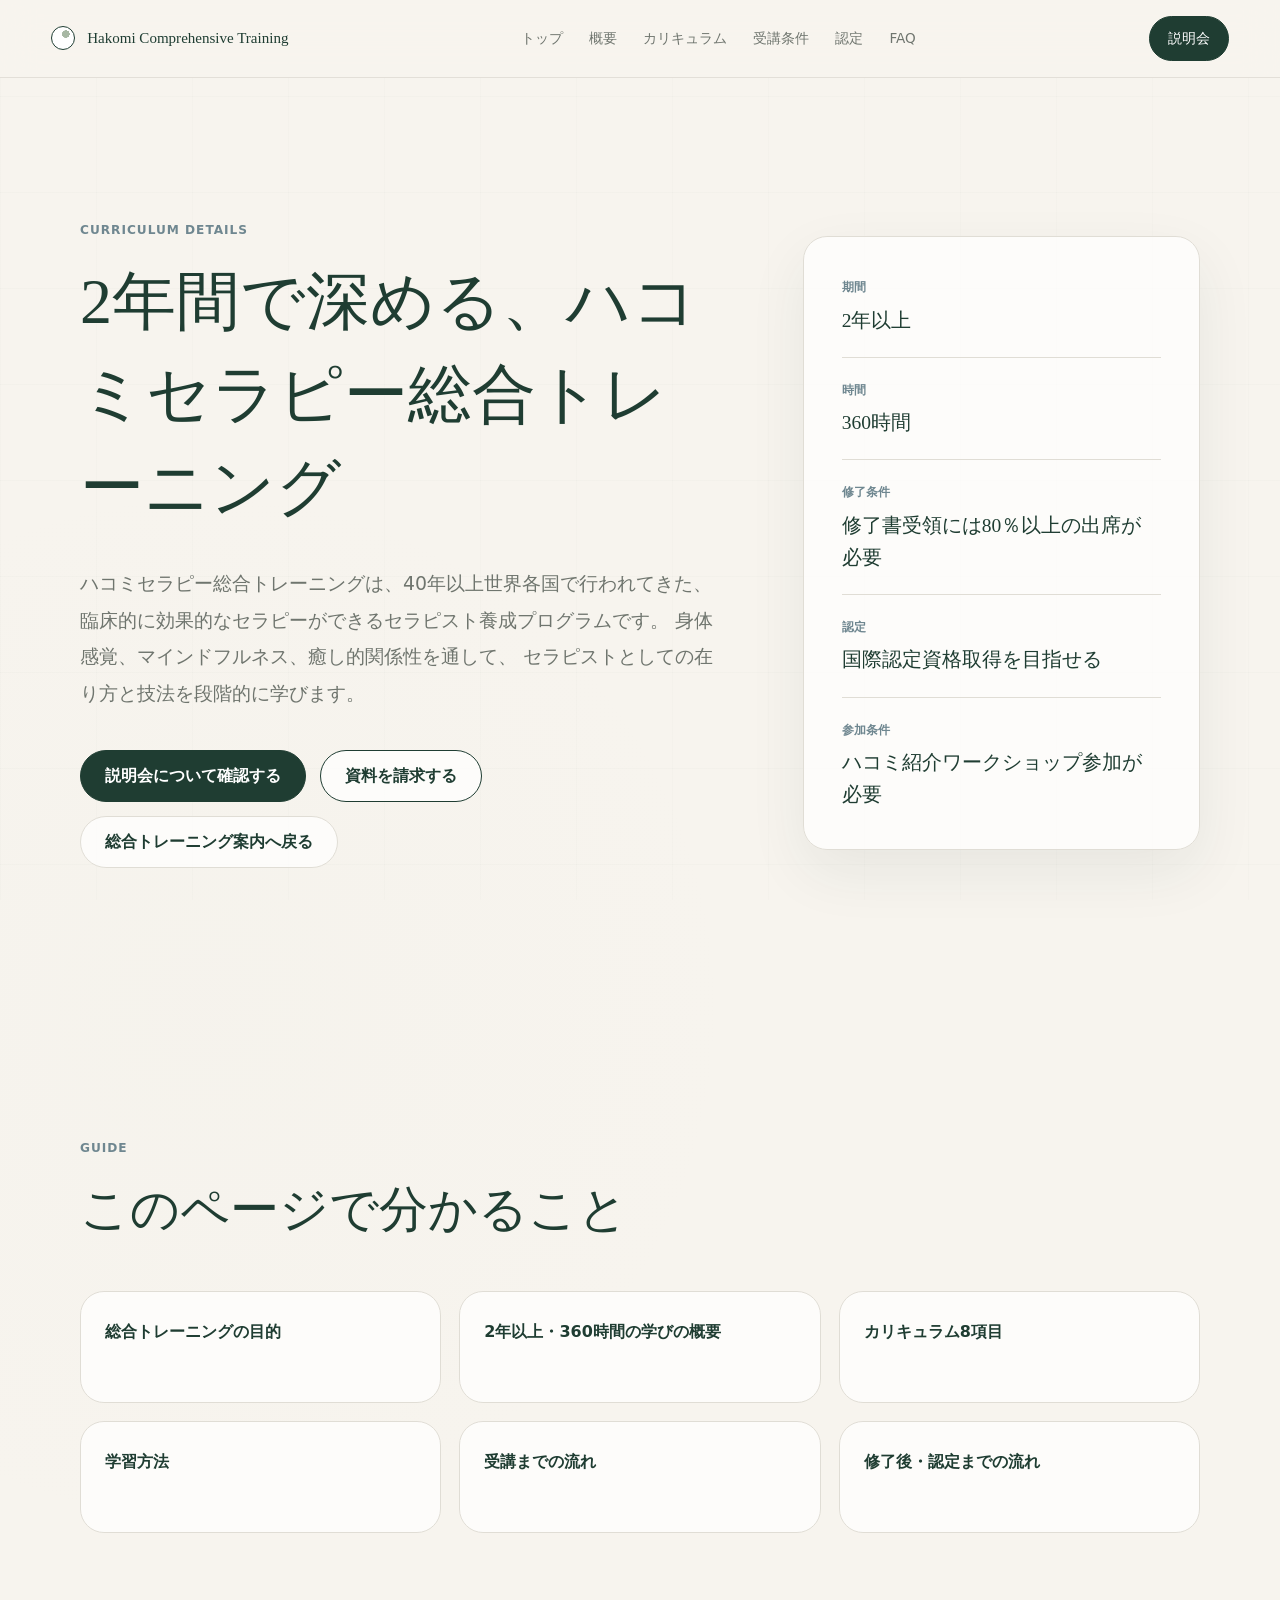
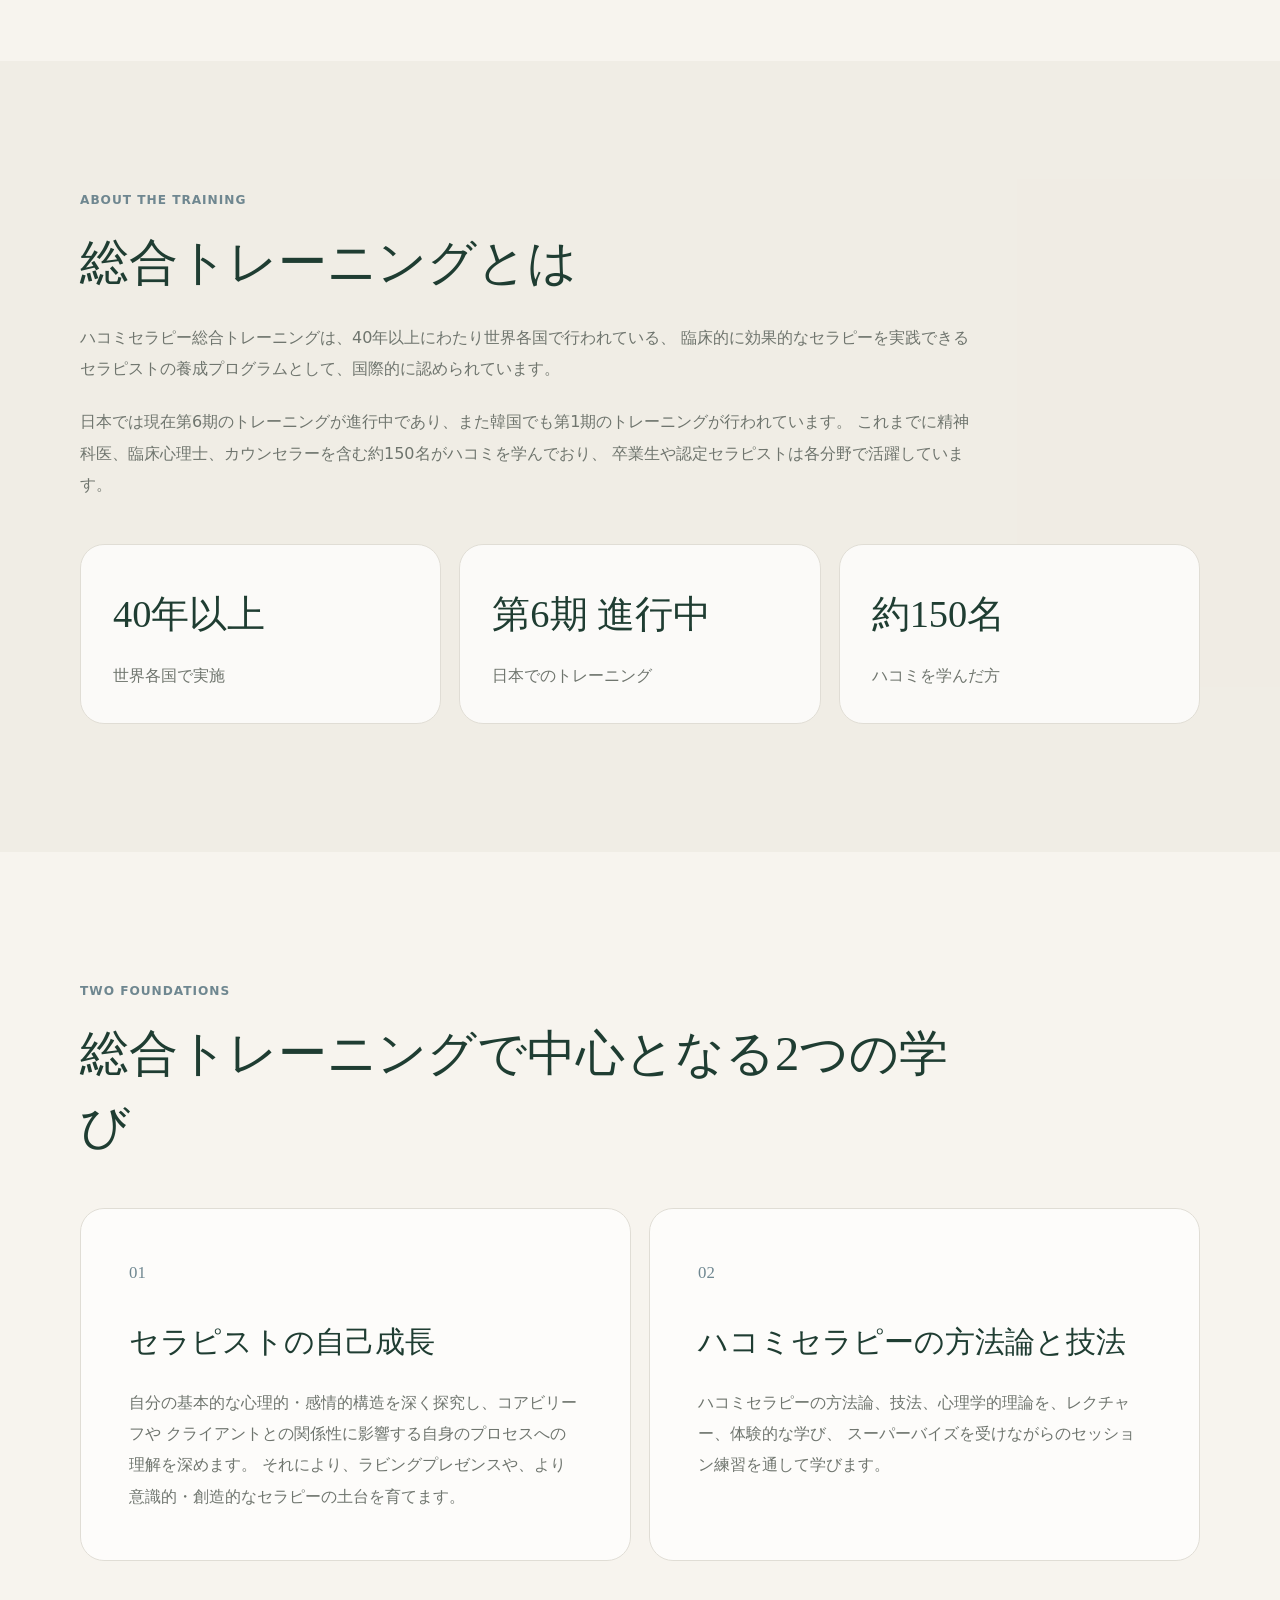
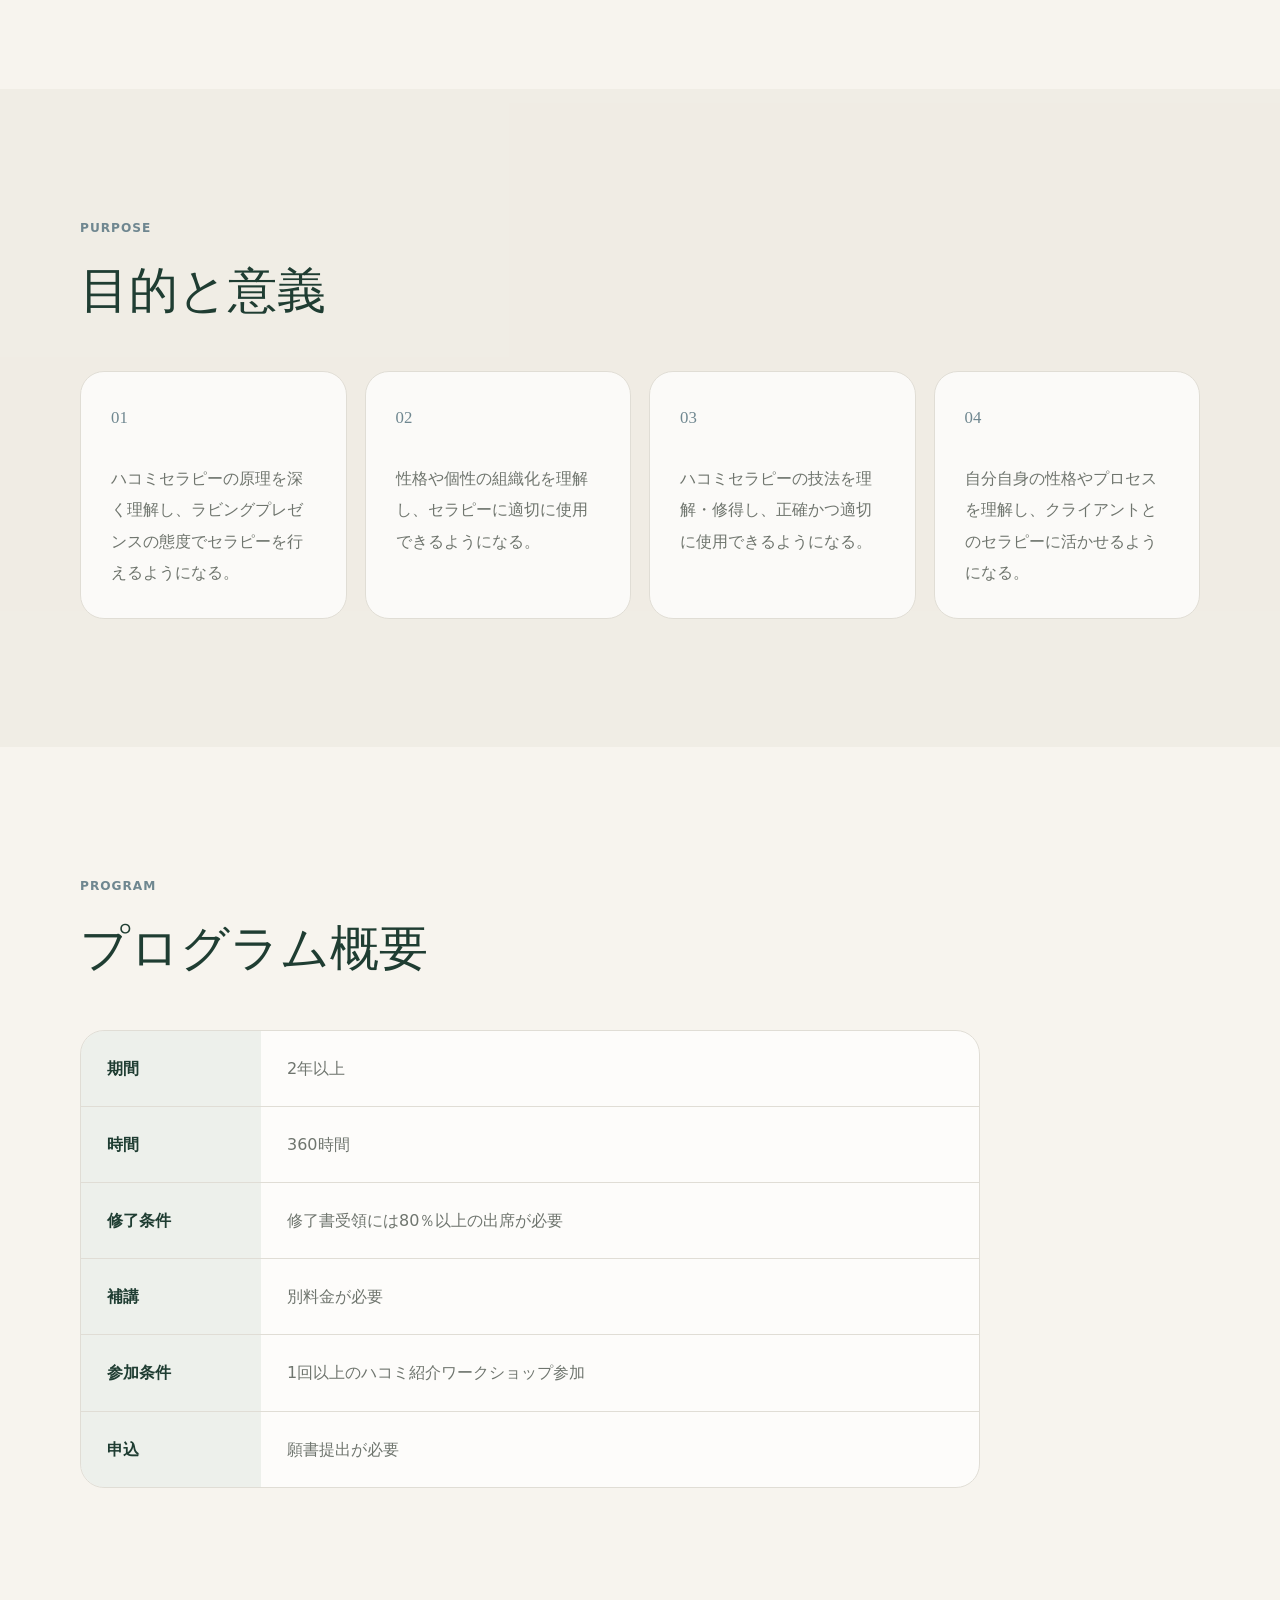
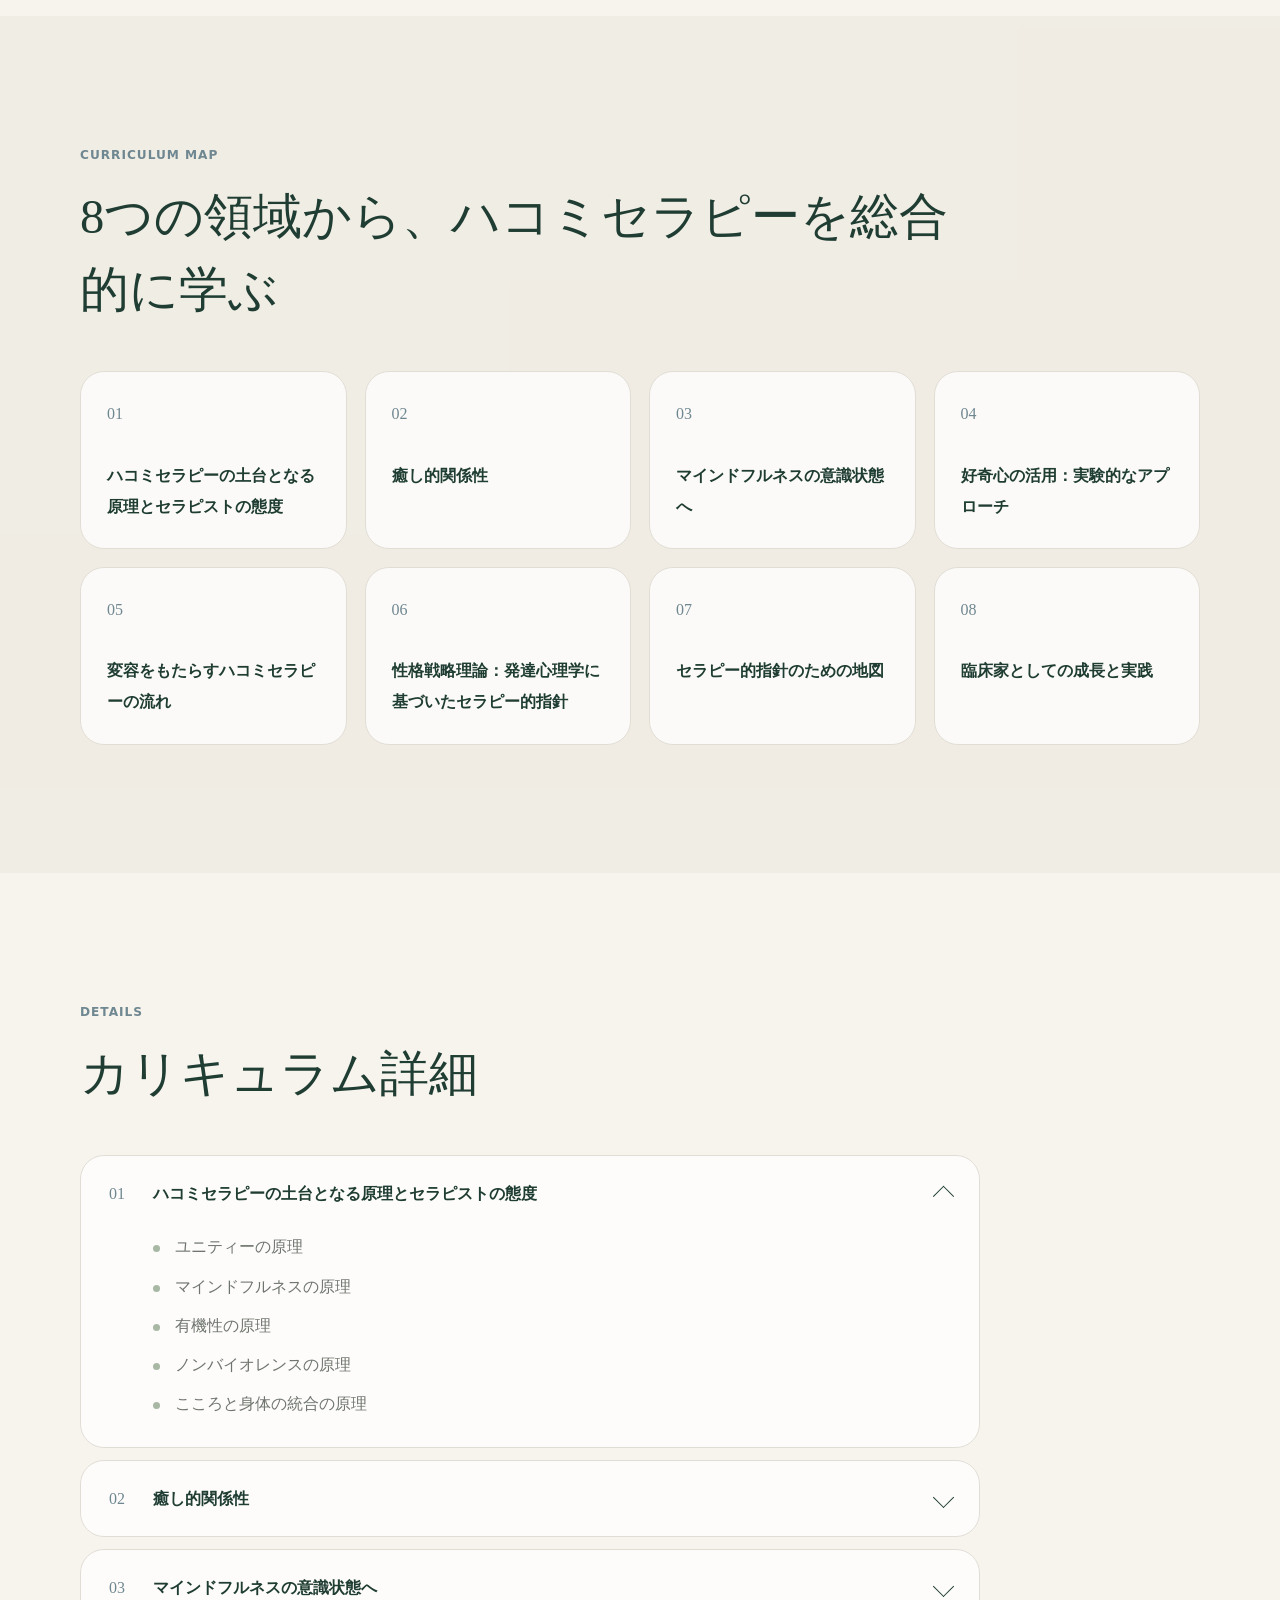
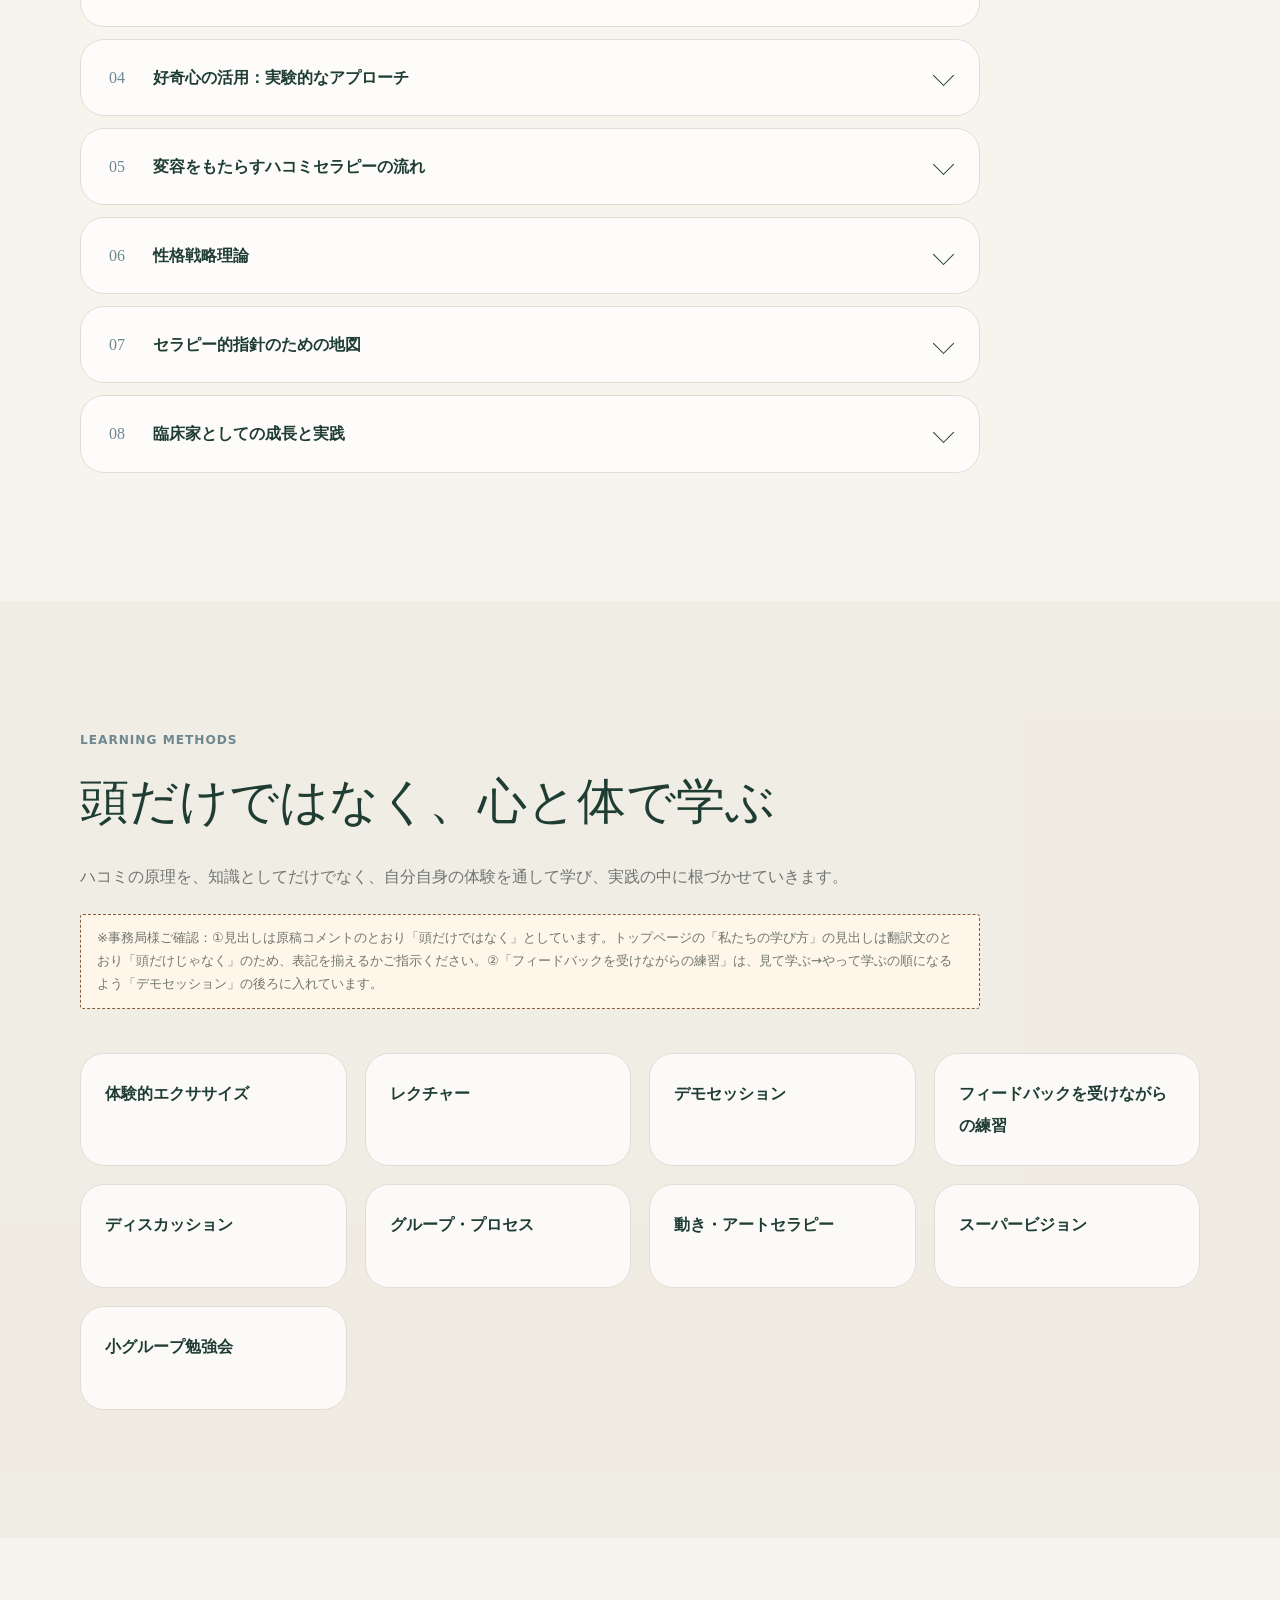
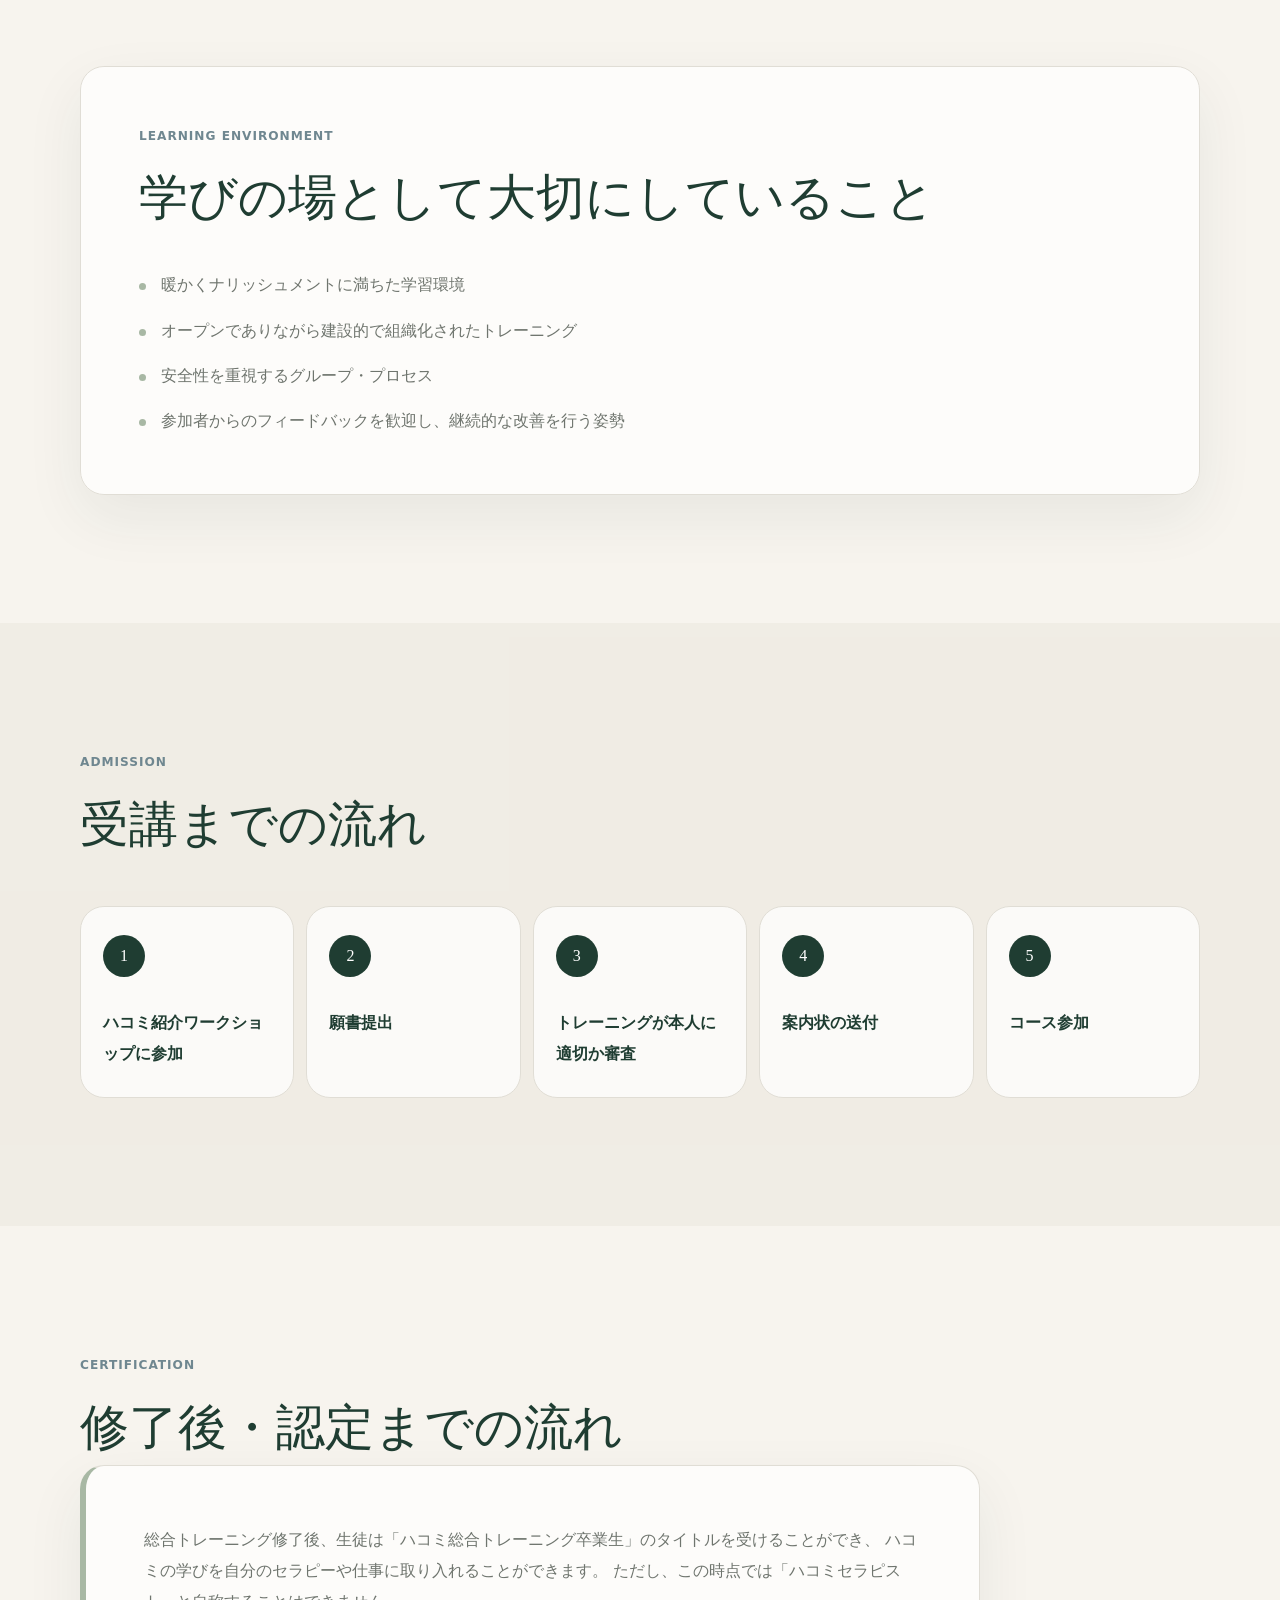
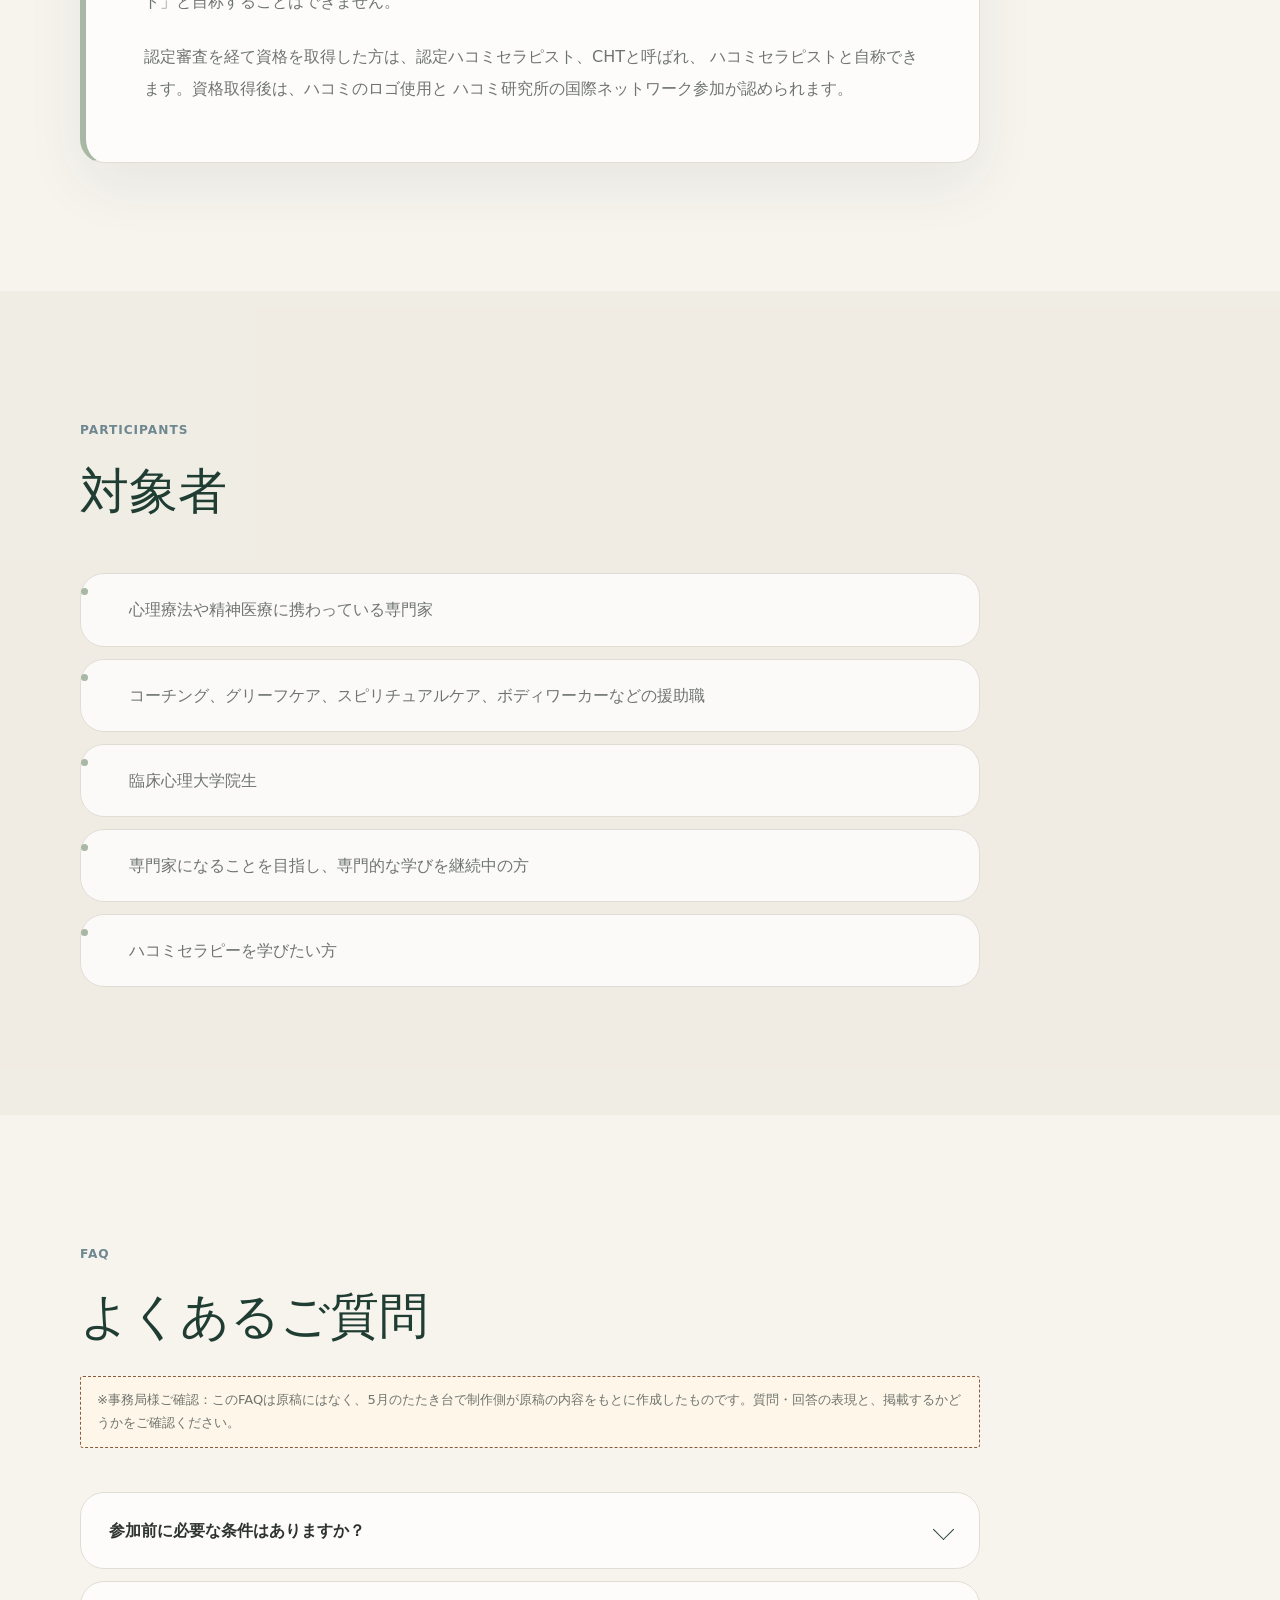
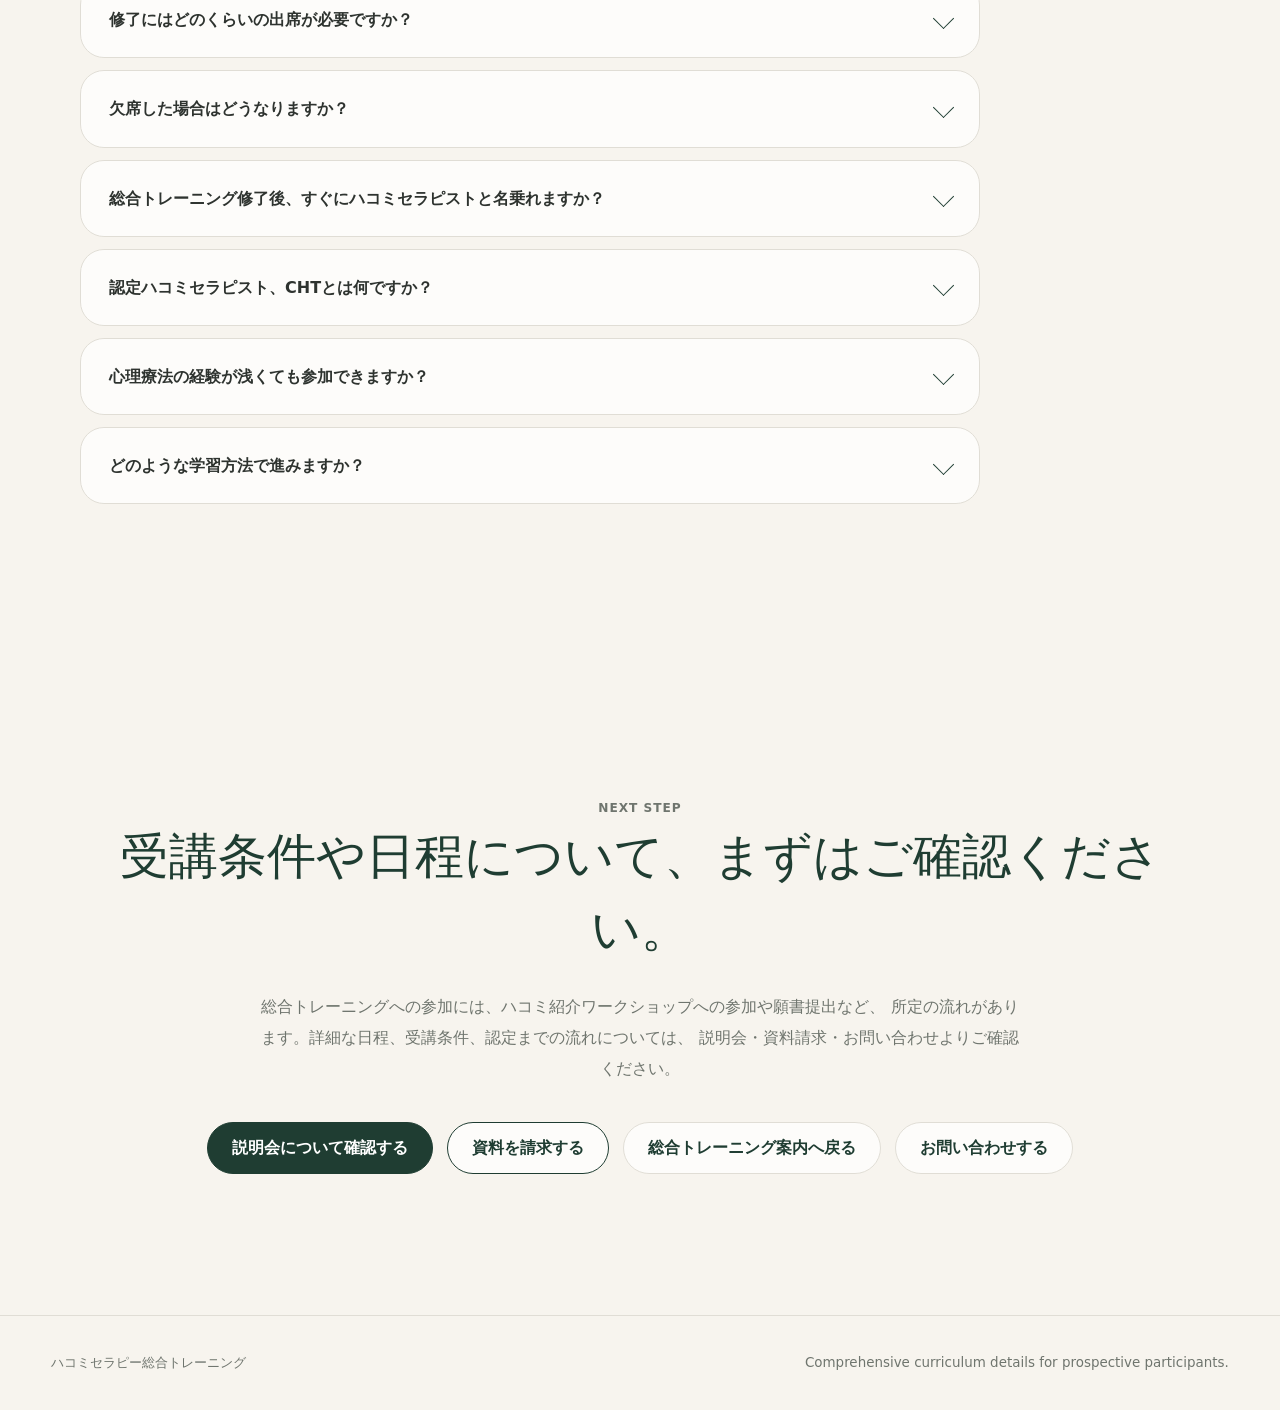
==== curriculum-detail-v2.html @ b96316a7 "Add 2026-10 revised pages for client review (index-v2, curriculum-detail-v2) Keeps the May versions " ====
<!doctype html>
<html lang="ja">
  <head>
    <meta charset="utf-8" />
    <meta name="viewport" content="width=device-width, initial-scale=1" />
    <meta name="robots" content="noindex, nofollow" />
    <title>ハコミセラピー総合トレーニング | カリキュラム詳細</title>
    <meta
      name="description"
      content="ハコミセラピー総合トレーニングの内容、期間、カリキュラム、受講条件、修了後の認定プロセスを確認できる詳細ページです。"
    />
    <link rel="stylesheet" href="./style.css" />
    <script src="./script.js" defer></script>
    <!--
      curriculum-detail-v2.html（2026-10-25 修正版）
      ・元の curriculum-detail.html は変更していません。
      ・事務局様の原稿コメント（2026/9/28〜10/3）と、期間「2年以上」のご回答を反映しています。
      ・class="review-note" は事務局様確認用のメモです。公開前に削除してください。
    -->
    <style>
      .review-note{display:block;margin-top:24px;padding:12px 16px;border:1px dashed #8a5a3c;border-radius:3px;background:#fff6ea;color:#8a5a3c;font-size:.82rem;line-height:1.75;text-align:left}
    </style>
  </head>
  <body>
    <header class="site-header" aria-label="サイトヘッダー">
      <a class="brand" href="#top" aria-label="ハコミセラピー総合トレーニング">
        <span class="brand-mark" aria-hidden="true"></span>
        <span>Hakomi Comprehensive Training</span>
      </a>
      <nav class="header-nav" aria-label="主要ナビゲーション">
        <a href="./index-v2.html">トップ</a>
        <a href="#overview">概要</a>
        <a href="#curriculum">カリキュラム</a>
        <a href="#admission">受講条件</a>
        <a href="#certification">認定</a>
        <a href="#faq">FAQ</a>
      </nav>
      <a class="header-cta" href="#contact">説明会</a>
    </header>

    <main id="top">
      <section class="hero section-large" aria-labelledby="hero-title">
        <div class="hero-copy">
          <p class="eyebrow">Curriculum Details</p>
          <h1 id="hero-title">2年間で深める、ハコミセラピー総合トレーニング</h1>
          <p class="lead">
            ハコミセラピー総合トレーニングは、40年以上世界各国で行われてきた、
            臨床的に効果的なセラピーができるセラピスト養成プログラムです。
            身体感覚、マインドフルネス、癒し的関係性を通して、
            セラピストとしての在り方と技法を段階的に学びます。
          </p>
          <div class="hero-actions" aria-label="主要アクション">
            <a class="button primary" href="#contact">説明会について確認する</a>
            <a class="button secondary" href="#contact">資料を請求する</a>
            <a class="button ghost" href="./index-v2.html">総合トレーニング案内へ戻る</a>
          </div>
        </div>

        <aside class="hero-panel" aria-label="プログラム要点">
          <dl class="hero-facts">
            <div>
              <dt>期間</dt>
              <dd>2年以上</dd>
            </div>
            <div>
              <dt>時間</dt>
              <dd>360時間</dd>
            </div>
            <div>
              <dt>修了条件</dt>
              <dd>修了書受領には80％以上の出席が必要</dd>
            </div>
            <div>
              <dt>認定</dt>
              <dd>国際認定資格取得を目指せる</dd>
            </div>
            <div>
              <dt>参加条件</dt>
              <dd>ハコミ紹介ワークショップ参加が必要</dd>
            </div>
          </dl>
        </aside>
      </section>

      <section class="section" aria-labelledby="learn-title">
        <div class="section-heading narrow">
          <p class="eyebrow">Guide</p>
          <h2 id="learn-title">このページで分かること</h2>
        </div>
        <div class="mini-card-grid">
          <article class="mini-card">総合トレーニングの目的</article>
          <article class="mini-card">2年以上・360時間の学びの概要</article>
          <article class="mini-card">カリキュラム8項目</article>
          <article class="mini-card">学習方法</article>
          <article class="mini-card">受講までの流れ</article>
          <article class="mini-card">修了後・認定までの流れ</article>
        </div>
      </section>

      <section id="overview" class="section muted" aria-labelledby="overview-title">
        <div class="section-heading content-width">
          <p class="eyebrow">About the Training</p>
          <h2 id="overview-title">総合トレーニングとは</h2>
          <p>
            ハコミセラピー総合トレーニングは、40年以上にわたり世界各国で行われている、
            臨床的に効果的なセラピーを実践できるセラピストの養成プログラムとして、国際的に認められています。
          </p>
          <p>
            日本では現在第6期のトレーニングが進行中であり、また韓国でも第1期のトレーニングが行われています。
            これまでに精神科医、臨床心理士、カウンセラーを含む約150名がハコミを学んでおり、
            卒業生や認定セラピストは各分野で活躍しています。
          </p>
        </div>
        <div class="number-grid">
          <article>
            <strong>40年以上</strong>
            <span>世界各国で実施</span>
          </article>
          <article>
            <strong>第6期 進行中</strong>
            <span>日本でのトレーニング</span>
          </article>
          <article>
            <strong>約150名</strong>
            <span>ハコミを学んだ方</span>
          </article>
        </div>
      </section>

      <section class="section" aria-labelledby="two-learning-title">
        <div class="section-heading content-width">
          <p class="eyebrow">Two Foundations</p>
          <h2 id="two-learning-title">総合トレーニングで中心となる2つの学び</h2>
        </div>
        <div class="two-card-grid">
          <article class="card large-card">
            <span class="card-index">01</span>
            <h3>セラピストの自己成長</h3>
            <p>
              自分の基本的な心理的・感情的構造を深く探究し、コアビリーフや
              クライアントとの関係性に影響する自身のプロセスへの理解を深めます。
              それにより、ラビングプレゼンスや、より意識的・創造的なセラピーの土台を育てます。
            </p>
          </article>
          <article class="card large-card">
            <span class="card-index">02</span>
            <h3>ハコミセラピーの方法論と技法</h3>
            <p>
              ハコミセラピーの方法論、技法、心理学的理論を、レクチャー、体験的な学び、
              スーパーバイズを受けながらのセッション練習を通して学びます。
            </p>
          </article>
        </div>
      </section>

      <section class="section muted" aria-labelledby="purpose-title">
        <div class="section-heading content-width">
          <p class="eyebrow">Purpose</p>
          <h2 id="purpose-title">目的と意義</h2>
        </div>
        <div class="card-grid four">
          <article class="card">
            <span class="card-index">01</span>
            <p>ハコミセラピーの原理を深く理解し、ラビングプレゼンスの態度でセラピーを行えるようになる。</p>
          </article>
          <article class="card">
            <span class="card-index">02</span>
            <p>性格や個性の組織化を理解し、セラピーに適切に使用できるようになる。</p>
          </article>
          <article class="card">
            <span class="card-index">03</span>
            <p>ハコミセラピーの技法を理解・修得し、正確かつ適切に使用できるようになる。</p>
          </article>
          <article class="card">
            <span class="card-index">04</span>
            <p>自分自身の性格やプロセスを理解し、クライアントとのセラピーに活かせるようになる。</p>
          </article>
        </div>
      </section>

      <section class="section" aria-labelledby="program-title">
        <div class="section-heading content-width">
          <p class="eyebrow">Program</p>
          <h2 id="program-title">プログラム概要</h2>
        </div>
        <div class="overview-table" role="table" aria-label="プログラム概要">
          <div role="row">
            <span role="rowheader">期間</span>
            <p role="cell">2年以上</p>
          </div>
          <div role="row">
            <span role="rowheader">時間</span>
            <p role="cell">360時間</p>
          </div>
          <div role="row">
            <span role="rowheader">修了条件</span>
            <p role="cell">修了書受領には80％以上の出席が必要</p>
          </div>
          <div role="row">
            <span role="rowheader">補講</span>
            <p role="cell">別料金が必要</p>
          </div>
          <div role="row">
            <span role="rowheader">参加条件</span>
            <p role="cell">1回以上のハコミ紹介ワークショップ参加</p>
          </div>
          <div role="row">
            <span role="rowheader">申込</span>
            <p role="cell">願書提出が必要</p>
          </div>
        </div>
      </section>

      <section id="curriculum" class="section muted" aria-labelledby="curriculum-title">
        <div class="section-heading content-width">
          <p class="eyebrow">Curriculum Map</p>
          <h2 id="curriculum-title">8つの領域から、ハコミセラピーを総合的に学ぶ</h2>
        </div>
        <div class="curriculum-grid">
          <article><span>01</span>ハコミセラピーの土台となる原理とセラピストの態度</article>
          <article><span>02</span>癒し的関係性</article>
          <article><span>03</span>マインドフルネスの意識状態へ</article>
          <article><span>04</span>好奇心の活用：実験的なアプローチ</article>
          <article><span>05</span>変容をもたらすハコミセラピーの流れ</article>
          <article><span>06</span>性格戦略理論：発達心理学に基づいたセラピー的指針</article>
          <article><span>07</span>セラピー的指針のための地図</article>
          <article><span>08</span>臨床家としての成長と実践</article>
        </div>
      </section>

      <section class="section" aria-labelledby="curriculum-detail-title">
        <div class="section-heading content-width">
          <p class="eyebrow">Details</p>
          <h2 id="curriculum-detail-title">カリキュラム詳細</h2>
        </div>
        <div class="accordion-list" data-accordion>
          <article class="accordion-item is-open">
            <button class="accordion-trigger" type="button" aria-expanded="true">
              <span>01</span>ハコミセラピーの土台となる原理とセラピストの態度
            </button>
            <div class="accordion-panel">
              <ul>
                <li>ユニティーの原理</li>
                <li>マインドフルネスの原理</li>
                <li>有機性の原理</li>
                <li>ノンバイオレンスの原理</li>
                <li>こころと身体の統合の原理</li>
              </ul>
            </div>
          </article>
          <article class="accordion-item">
            <button class="accordion-trigger" type="button" aria-expanded="false">
              <span>02</span>癒し的関係性
            </button>
            <div class="accordion-panel" hidden>
              <ul>
                <li>セラピストの態度</li>
                <li>ラビングプレゼンス</li>
                <li>コンタクト</li>
                <li>指標</li>
                <li>無意識の協力</li>
                <li>クライアントの変容力への信頼</li>
              </ul>
            </div>
          </article>
          <article class="accordion-item">
            <button class="accordion-trigger" type="button" aria-expanded="false">
              <span>03</span>マインドフルネスの意識状態へ
            </button>
            <div class="accordion-panel" hidden>
              <ul>
                <li>意識状態の適切な使い方</li>
                <li>マインドフルネスの意識状態へのアクセス</li>
                <li>今この瞬間の体験</li>
                <li>様々な体験の領域</li>
              </ul>
            </div>
          </article>
          <article class="accordion-item">
            <button class="accordion-trigger" type="button" aria-expanded="false">
              <span>04</span>好奇心の活用：実験的なアプローチ
            </button>
            <div class="accordion-panel" hidden>
              <ul>
                <li>指標を使っての実験</li>
                <li>プローブ</li>
                <li>テイクオーバー</li>
                <li>ナリッシュメントやアクセス方法としての身体的タッチ</li>
                <li>タッチは必ずクライアントの許可を得て行うもの</li>
              </ul>
            </div>
          </article>
          <article class="accordion-item">
            <button class="accordion-trigger" type="button" aria-expanded="false">
              <span>05</span>変容をもたらすハコミセラピーの流れ
            </button>
            <div class="accordion-panel" hidden>
              <ul>
                <li>日常会話から癒しをもたらす意識状態へ</li>
                <li>言葉とイメージ</li>
                <li>激しい感情との取り組み</li>
                <li>得られなかった体験</li>
                <li>コアマテリアル</li>
                <li>バリアへのアクセス</li>
                <li>トラウマの認識と取り組み</li>
                <li>変容</li>
                <li>統合と完了</li>
              </ul>
            </div>
          </article>
          <article class="accordion-item">
            <button class="accordion-trigger" type="button" aria-expanded="false">
              <span>06</span>性格戦略理論
            </button>
            <div class="accordion-panel" hidden>
              <ul>
                <li>自己の組織化としての性格</li>
                <li>心と身体の組織化のパターン</li>
                <li>8つの戦略</li>
                <li>内面からパターンを学ぶ</li>
                <li>身体を読む</li>
              </ul>
            </div>
          </article>
          <article class="accordion-item">
            <button class="accordion-trigger" type="button" aria-expanded="false">
              <span>07</span>セラピー的指針のための地図
            </button>
            <div class="accordion-panel" hidden>
              <ul>
                <li>神経系心理学と愛着理論</li>
                <li>セラピーのプロセスの段階</li>
                <li>感受性のサイクル</li>
                <li>プロセスの調整と情報収集</li>
                <li>システムから抜け出す</li>
                <li>行き詰まりのサインの早期認識</li>
                <li>セラピスト自身の無意識の傾向</li>
              </ul>
            </div>
          </article>
          <article class="accordion-item">
            <button class="accordion-trigger" type="button" aria-expanded="false">
              <span>08</span>臨床家としての成長と実践
            </button>
            <div class="accordion-panel" hidden>
              <ul>
                <li>行き詰まった時の介入方法</li>
                <li>倫理とパワーの正しい使い方</li>
                <li>ハコミを仕事に統合させる</li>
              </ul>
            </div>
          </article>
        </div>
      </section>

      <section class="section muted" aria-labelledby="methods-title">
        <div class="section-heading content-width">
          <p class="eyebrow">Learning Methods</p>
          <h2 id="methods-title">頭だけではなく、心と体で学ぶ</h2>
          <p>ハコミの原理を、知識としてだけでなく、自分自身の体験を通して学び、実践の中に根づかせていきます。</p>
          <p class="review-note">
            ※事務局様ご確認：①見出しは原稿コメントのとおり「頭だけではなく」としています。トップページの「私たちの学び方」の見出しは翻訳文のとおり「頭だけじゃなく」のため、表記を揃えるかご指示ください。②「フィードバックを受けながらの練習」は、見て学ぶ→やって学ぶの順になるよう「デモセッション」の後ろに入れています。
          </p>
        </div>
        <div class="method-grid">
          <article>体験的エクササイズ</article>
          <article>レクチャー</article>
          <article>デモセッション</article>
          <article>フィードバックを受けながらの練習</article>
          <article>ディスカッション</article>
          <article>グループ・プロセス</article>
          <article>動き・アートセラピー</article>
          <article>スーパービジョン</article>
          <article>小グループ勉強会</article>
        </div>
      </section>

      <section class="section" aria-labelledby="care-title">
        <div class="care-card">
          <div class="section-heading">
            <p class="eyebrow">Learning Environment</p>
            <h2 id="care-title">学びの場として大切にしていること</h2>
          </div>
          <ul class="check-list">
            <li>暖かくナリッシュメントに満ちた学習環境</li>
            <li>オープンでありながら建設的で組織化されたトレーニング</li>
            <li>安全性を重視するグループ・プロセス</li>
            <li>参加者からのフィードバックを歓迎し、継続的な改善を行う姿勢</li>
          </ul>
        </div>
      </section>

      <section id="admission" class="section muted" aria-labelledby="admission-title">
        <div class="section-heading content-width">
          <p class="eyebrow">Admission</p>
          <h2 id="admission-title">受講までの流れ</h2>
        </div>
        <div class="step-list">
          <article><span>1</span><p>ハコミ紹介ワークショップに参加</p></article>
          <article><span>2</span><p>願書提出</p></article>
          <article><span>3</span><p>トレーニングが本人に適切か審査</p></article>
          <article><span>4</span><p>案内状の送付</p></article>
          <article><span>5</span><p>コース参加</p></article>
        </div>
      </section>

      <section id="certification" class="section" aria-labelledby="certification-title">
        <div class="section-heading content-width">
          <p class="eyebrow">Certification</p>
          <h2 id="certification-title">修了後・認定までの流れ</h2>
        </div>
        <div class="notice-card">
          <p>
            総合トレーニング修了後、生徒は「ハコミ総合トレーニング卒業生」のタイトルを受けることができ、
            ハコミの学びを自分のセラピーや仕事に取り入れることができます。
            ただし、この時点では「ハコミセラピスト」と自称することはできません。
          </p>
          <p>
            認定審査を経て資格を取得した方は、認定ハコミセラピスト、CHTと呼ばれ、
            ハコミセラピストと自称できます。資格取得後は、ハコミのロゴ使用と
            ハコミ研究所の国際ネットワーク参加が認められます。
          </p>
        </div>
      </section>

      <section class="section muted" aria-labelledby="target-title">
        <div class="section-heading content-width">
          <p class="eyebrow">Participants</p>
          <h2 id="target-title">対象者</h2>
        </div>
        <ul class="target-list">
          <li>心理療法や精神医療に携わっている専門家</li>
          <li>コーチング、グリーフケア、スピリチュアルケア、ボディワーカーなどの援助職</li>
          <li>臨床心理大学院生</li>
          <li>専門家になることを目指し、専門的な学びを継続中の方</li>
          <li>ハコミセラピーを学びたい方</li>
        </ul>
      </section>

      <section id="faq" class="section" aria-labelledby="faq-title">
        <div class="section-heading content-width">
          <p class="eyebrow">FAQ</p>
          <h2 id="faq-title">よくあるご質問</h2>
          <p class="review-note">
            ※事務局様ご確認：このFAQは原稿にはなく、5月のたたき台で制作側が原稿の内容をもとに作成したものです。質問・回答の表現と、掲載するかどうかをご確認ください。
          </p>
        </div>
        <div class="accordion-list faq-list" data-accordion>
          <article class="accordion-item">
            <button class="accordion-trigger" type="button" aria-expanded="false">参加前に必要な条件はありますか？</button>
            <div class="accordion-panel" hidden>
              <p>1回以上のハコミ紹介ワークショップ参加と、トレーニングコースへの願書提出が必要です。</p>
            </div>
          </article>
          <article class="accordion-item">
            <button class="accordion-trigger" type="button" aria-expanded="false">修了にはどのくらいの出席が必要ですか？</button>
            <div class="accordion-panel" hidden>
              <p>修了書受領には、80％以上の出席日数が必要です。</p>
            </div>
          </article>
          <article class="accordion-item">
            <button class="accordion-trigger" type="button" aria-expanded="false">欠席した場合はどうなりますか？</button>
            <div class="accordion-panel" hidden>
              <p>必要に応じて補講を受けることになります。補講は別料金が必要です。</p>
            </div>
          </article>
          <article class="accordion-item">
            <button class="accordion-trigger" type="button" aria-expanded="false">総合トレーニング修了後、すぐにハコミセラピストと名乗れますか？</button>
            <div class="accordion-panel" hidden>
              <p>いいえ。総合トレーニング修了直後は「ハコミセラピスト」と自称することはできません。</p>
            </div>
          </article>
          <article class="accordion-item">
            <button class="accordion-trigger" type="button" aria-expanded="false">認定ハコミセラピスト、CHTとは何ですか？</button>
            <div class="accordion-panel" hidden>
              <p>認定審査を経て資格を取得した方は、認定ハコミセラピスト、CHTと呼ばれ、ハコミセラピストと自称できます。</p>
            </div>
          </article>
          <article class="accordion-item">
            <button class="accordion-trigger" type="button" aria-expanded="false">心理療法の経験が浅くても参加できますか？</button>
            <div class="accordion-panel" hidden>
              <p>専門家になることを目指し、専門的な学びを継続中の方も対象に含まれます。参加にあたっては、願書提出後にトレーニングが本人に適切であるか審査されます。</p>
            </div>
          </article>
          <article class="accordion-item">
            <button class="accordion-trigger" type="button" aria-expanded="false">どのような学習方法で進みますか？</button>
            <div class="accordion-panel" hidden>
              <p>体験的エクササイズ、レクチャー、デモセッション、フィードバックを受けながらの練習、ディスカッション、グループ・プロセス、動き・アートセラピー、スーパービジョン、小グループ勉強会などを通して学びます。</p>
            </div>
          </article>
        </div>
      </section>

      <section id="contact" class="final-cta section-large" aria-labelledby="contact-title">
        <p class="eyebrow">Next Step</p>
        <h2 id="contact-title">受講条件や日程について、まずはご確認ください。</h2>
        <p>
          総合トレーニングへの参加には、ハコミ紹介ワークショップへの参加や願書提出など、
          所定の流れがあります。詳細な日程、受講条件、認定までの流れについては、
          説明会・資料請求・お問い合わせよりご確認ください。
        </p>
        <div class="hero-actions">
          <a class="button primary" href="mailto:info@example.com?subject=説明会について">説明会について確認する</a>
          <a class="button secondary" href="mailto:info@example.com?subject=資料請求について">資料を請求する</a>
          <a class="button ghost" href="./index-v2.html">総合トレーニング案内へ戻る</a>
          <a class="button ghost" href="mailto:info@example.com?subject=お問い合わせ">お問い合わせする</a>
        </div>
      </section>
    </main>

    <footer class="site-footer">
      <p>ハコミセラピー総合トレーニング</p>
      <p>Comprehensive curriculum details for prospective participants.</p>
    </footer>
  </body>
</html>
---- style.css ----
:root {
  --bg: #f7f4ee;
  --white: #ffffff;
  --text: #2e332f;
  --muted-text: #6f756e;
  --green: #1f3d32;
  --green-hover: #162d25;
  --blue: #6f8790;
  --sage: #a8b8a4;
  --line: #e0ddd5;
  --soft-bg: #ece8df;
  --shadow: 0 22px 60px rgba(31, 61, 50, 0.07);
  --serif: "Noto Serif JP", "Yu Mincho", "Hiragino Mincho ProN", serif;
  --sans: "Noto Sans JP", "Hiragino Sans", "Hiragino Kaku Gothic ProN", "Yu Gothic", system-ui, sans-serif;
}

* {
  box-sizing: border-box;
}

html {
  scroll-behavior: smooth;
}

body {
  margin: 0;
  color: var(--text);
  background:
    linear-gradient(rgba(247, 244, 238, 0.94), rgba(247, 244, 238, 0.94)),
    radial-gradient(circle at 16% 8%, rgba(168, 184, 164, 0.32), transparent 32rem),
    var(--bg);
  font-family: var(--sans);
  line-height: 1.95;
  letter-spacing: 0;
}

body::before {
  position: fixed;
  inset: 0;
  z-index: -1;
  pointer-events: none;
  content: "";
  background-image:
    linear-gradient(rgba(31, 61, 50, 0.035) 1px, transparent 1px),
    linear-gradient(90deg, rgba(31, 61, 50, 0.028) 1px, transparent 1px);
  background-size: 96px 96px;
  opacity: 0.55;
}

a {
  color: inherit;
  text-decoration: none;
}

h1,
h2,
h3,
p {
  margin: 0;
}

h1,
h2 {
  color: var(--green);
  font-family: var(--serif);
  font-weight: 500;
  letter-spacing: 0;
}

h1 {
  max-width: 820px;
  font-size: clamp(2.35rem, 5vw, 4.25rem);
  line-height: 1.45;
}

h2 {
  font-size: clamp(1.85rem, 3.8vw, 3.15rem);
  line-height: 1.5;
}

h3 {
  color: var(--green);
  font-size: 1.08rem;
  line-height: 1.7;
}

ul,
dl {
  margin: 0;
  padding: 0;
}

.site-header {
  position: sticky;
  top: 0;
  z-index: 30;
  display: flex;
  align-items: center;
  justify-content: space-between;
  gap: 24px;
  padding: 16px clamp(20px, 4vw, 56px);
  background: rgba(247, 244, 238, 0.88);
  border-bottom: 1px solid rgba(224, 221, 213, 0.86);
  backdrop-filter: blur(18px);
}

.brand,
.header-nav,
.hero-actions,
.site-footer {
  display: flex;
  align-items: center;
}

.brand {
  gap: 12px;
  color: var(--green);
  font-family: var(--serif);
  font-size: 0.94rem;
  white-space: nowrap;
}

.brand-mark {
  width: 24px;
  height: 24px;
  border: 1px solid var(--green);
  border-radius: 50%;
  background:
    radial-gradient(circle at 63% 32%, var(--sage) 0 18%, transparent 19%),
    var(--white);
}

.header-nav {
  gap: 26px;
  color: var(--muted-text);
  font-size: 0.85rem;
}

.header-nav a,
.header-cta,
.button {
  transition: color 180ms ease, background 180ms ease, border-color 180ms ease, transform 180ms ease;
}

.header-nav a:hover {
  color: var(--green);
}

.header-cta {
  padding: 8px 18px;
  color: var(--white);
  background: var(--green);
  border: 1px solid var(--green);
  border-radius: 999px;
  font-size: 0.86rem;
}

.header-cta:hover {
  background: var(--green-hover);
}

.section,
.section-large {
  width: min(1120px, calc(100% - 40px));
  margin-inline: auto;
}

.section {
  padding: clamp(76px, 10vw, 128px) 0;
}

.section-large {
  padding: clamp(88px, 11vw, 148px) 0;
}

.muted {
  width: 100%;
  max-width: none;
  padding-inline: max(20px, calc((100% - 1120px) / 2));
  background: rgba(236, 232, 223, 0.62);
}

.content-width,
.narrow {
  max-width: 760px;
}

.section-heading {
  max-width: 900px;
}

.section-heading p:not(.eyebrow) {
  margin-top: 22px;
  color: var(--muted-text);
}

.eyebrow {
  margin-bottom: 14px;
  color: var(--blue);
  font-size: 0.76rem;
  font-weight: 700;
  letter-spacing: 0.08em;
  text-transform: uppercase;
}

.hero {
  display: grid;
  grid-template-columns: minmax(0, 1.15fr) minmax(320px, 0.72fr);
  gap: clamp(44px, 7vw, 88px);
  align-items: center;
  min-height: calc(100svh - 66px);
}

.lead {
  max-width: 760px;
  margin-top: 30px;
  color: var(--muted-text);
  font-size: clamp(1.02rem, 1.8vw, 1.18rem);
}

.hero-actions {
  flex-wrap: wrap;
  gap: 14px;
  margin-top: 38px;
}

.button {
  display: inline-flex;
  min-height: 52px;
  align-items: center;
  justify-content: center;
  padding: 12px 24px;
  border: 1px solid var(--green);
  border-radius: 999px;
  font-weight: 600;
  line-height: 1.35;
}

.button:hover {
  transform: translateY(-1px);
}

.button.primary {
  color: var(--white);
  background: var(--green);
}

.button.primary:hover {
  background: var(--green-hover);
}

.button.secondary,
.button.ghost {
  color: var(--green);
  background: rgba(255, 255, 255, 0.72);
}

.button.secondary:hover,
.button.ghost:hover {
  border-color: var(--green-hover);
  background: var(--white);
}

.button.ghost {
  border-color: var(--line);
}

.hero-panel {
  padding: clamp(26px, 4vw, 38px);
  border: 1px solid var(--line);
  border-radius: 24px;
  background: rgba(255, 255, 255, 0.7);
  box-shadow: var(--shadow);
}

.hero-facts {
  display: grid;
}

.hero-facts div {
  padding: 20px 0;
  border-bottom: 1px solid var(--line);
}

.hero-facts div:first-child {
  padding-top: 0;
}

.hero-facts div:last-child {
  padding-bottom: 0;
  border-bottom: 0;
}

.hero-facts dt {
  color: var(--blue);
  font-size: 0.78rem;
  font-weight: 700;
}

.hero-facts dd {
  margin: 5px 0 0;
  color: var(--green);
  font-family: var(--serif);
  font-size: 1.22rem;
  line-height: 1.65;
}

.mini-card-grid,
.number-grid,
.two-card-grid,
.card-grid,
.curriculum-grid,
.method-grid {
  display: grid;
  gap: 18px;
  margin-top: 44px;
}

.mini-card-grid {
  grid-template-columns: repeat(3, 1fr);
}

.mini-card,
.card,
.number-grid article,
.curriculum-grid article,
.method-grid article,
.care-card,
.notice-card,
.target-list li,
.accordion-item {
  border: 1px solid var(--line);
  border-radius: 24px;
  background: rgba(255, 255, 255, 0.72);
}

.mini-card {
  min-height: 112px;
  padding: 24px;
  color: var(--green);
  font-weight: 600;
}

.number-grid {
  grid-template-columns: repeat(3, 1fr);
}

.number-grid article {
  padding: 32px;
}

.number-grid strong {
  display: block;
  color: var(--green);
  font-family: var(--serif);
  font-size: clamp(1.7rem, 3vw, 2.55rem);
  font-weight: 500;
}

.number-grid span {
  display: block;
  margin-top: 8px;
  color: var(--muted-text);
}

.two-card-grid {
  grid-template-columns: repeat(2, 1fr);
}

.card {
  padding: 30px;
}

.large-card {
  min-height: 320px;
  padding: clamp(32px, 5vw, 48px);
}

.card-index {
  display: inline-block;
  margin-bottom: 28px;
  color: var(--blue);
  font-family: var(--serif);
  font-size: 1.05rem;
}

.card p,
.large-card p,
.notice-card p,
.care-card li,
.target-list li,
.accordion-panel,
.overview-table p {
  color: var(--muted-text);
}

.large-card h3 {
  margin-bottom: 18px;
  font-family: var(--serif);
  font-size: clamp(1.35rem, 2.4vw, 1.9rem);
  font-weight: 500;
}

.card-grid.four {
  grid-template-columns: repeat(4, 1fr);
}

.overview-table {
  max-width: 900px;
  margin-top: 44px;
  overflow: hidden;
  border: 1px solid var(--line);
  border-radius: 24px;
  background: rgba(255, 255, 255, 0.72);
}

.overview-table div {
  display: grid;
  grid-template-columns: 180px 1fr;
  border-bottom: 1px solid var(--line);
}

.overview-table div:last-child {
  border-bottom: 0;
}

.overview-table span,
.overview-table p {
  padding: 22px 26px;
}

.overview-table span {
  color: var(--green);
  background: rgba(168, 184, 164, 0.18);
  font-weight: 700;
}

.curriculum-grid {
  grid-template-columns: repeat(4, 1fr);
}

.curriculum-grid article {
  min-height: 176px;
  padding: 26px;
  color: var(--green);
  font-weight: 600;
}

.curriculum-grid span {
  display: block;
  margin-bottom: 30px;
  color: var(--blue);
  font-family: var(--serif);
  font-weight: 500;
}

.accordion-list {
  max-width: 900px;
  margin-top: 44px;
}

.accordion-item {
  overflow: hidden;
  margin-top: 12px;
}

.accordion-trigger {
  position: relative;
  width: 100%;
  padding: 24px 64px 24px 28px;
  color: var(--green);
  background: transparent;
  border: 0;
  font: inherit;
  font-weight: 700;
  line-height: 1.7;
  text-align: left;
  cursor: pointer;
}

.accordion-trigger span {
  display: inline-block;
  min-width: 44px;
  color: var(--blue);
  font-family: var(--serif);
  font-weight: 500;
}

.accordion-trigger::after {
  position: absolute;
  top: 50%;
  right: 28px;
  width: 14px;
  height: 14px;
  border-right: 1px solid var(--green);
  border-bottom: 1px solid var(--green);
  content: "";
  transform: translateY(-60%) rotate(45deg);
  transition: transform 180ms ease;
}

.accordion-item.is-open .accordion-trigger::after {
  transform: translateY(-35%) rotate(225deg);
}

.accordion-panel {
  padding: 0 28px 28px 72px;
}

.accordion-panel ul {
  display: grid;
  gap: 8px;
  list-style: none;
}

.accordion-panel li,
.check-list li,
.target-list li {
  position: relative;
  padding-left: 22px;
}

.accordion-panel li::before,
.check-list li::before,
.target-list li::before {
  position: absolute;
  top: 0.88em;
  left: 0;
  width: 7px;
  height: 7px;
  border-radius: 50%;
  background: var(--sage);
  content: "";
}

.method-grid {
  grid-template-columns: repeat(4, 1fr);
}

.method-grid article {
  min-height: 104px;
  padding: 24px;
  color: var(--green);
  font-weight: 600;
}

.care-card,
.notice-card {
  padding: clamp(32px, 6vw, 58px);
  box-shadow: var(--shadow);
}

.check-list {
  display: grid;
  gap: 14px;
  margin-top: 34px;
  list-style: none;
}

.step-list {
  display: grid;
  grid-template-columns: repeat(5, 1fr);
  gap: 12px;
  margin-top: 44px;
}

.step-list article {
  position: relative;
  min-height: 180px;
  padding: 28px 22px;
  border: 1px solid var(--line);
  border-radius: 24px;
  background: rgba(255, 255, 255, 0.72);
}

.step-list span {
  display: grid;
  width: 42px;
  height: 42px;
  margin-bottom: 30px;
  place-items: center;
  color: var(--white);
  background: var(--green);
  border-radius: 50%;
  font-family: var(--serif);
}

.step-list p {
  color: var(--green);
  font-weight: 700;
}

.notice-card {
  display: grid;
  gap: 24px;
  max-width: 900px;
  border-left: 6px solid var(--sage);
}

.target-list {
  display: grid;
  gap: 12px;
  max-width: 900px;
  margin-top: 44px;
  list-style: none;
}

.target-list li {
  padding: 20px 24px 20px 48px;
}

.faq-list .accordion-trigger {
  color: var(--text);
}

.faq-list .accordion-panel {
  padding-left: 28px;
}

.final-cta {
  text-align: center;
}

.final-cta p {
  max-width: 760px;
  margin: 24px auto 0;
  color: var(--muted-text);
}

.final-cta .hero-actions {
  justify-content: center;
}

.site-footer {
  justify-content: space-between;
  gap: 20px;
  padding: 34px clamp(20px, 4vw, 56px);
  border-top: 1px solid var(--line);
  color: var(--muted-text);
  font-size: 0.84rem;
}

@media (prefers-reduced-motion: no-preference) {
  .mini-card,
  .card,
  .number-grid article,
  .curriculum-grid article,
  .method-grid article,
  .step-list article,
  .accordion-item {
    animation: fade-up 620ms ease both;
  }

  @keyframes fade-up {
    from {
      opacity: 0;
      transform: translateY(10px);
    }

    to {
      opacity: 1;
      transform: translateY(0);
    }
  }
}

@media (max-width: 980px) {
  .header-nav {
    display: none;
  }

  .hero,
  .two-card-grid,
  .card-grid.four,
  .curriculum-grid,
  .method-grid,
  .step-list {
    grid-template-columns: 1fr;
  }

  .hero {
    min-height: auto;
  }

  .mini-card-grid,
  .number-grid {
    grid-template-columns: repeat(2, 1fr);
  }

  .step-list article {
    min-height: auto;
  }
}

@media (max-width: 640px) {
  .site-header {
    padding: 13px 16px;
  }

  .brand {
    max-width: 68%;
    font-size: 0.8rem;
    white-space: normal;
    line-height: 1.45;
  }

  .header-cta {
    padding: 7px 14px;
    font-size: 0.8rem;
  }

  .section,
  .section-large {
    width: min(100% - 28px, 1120px);
  }

  .muted {
    padding-inline: 14px;
  }

  h1 {
    font-size: clamp(2rem, 10vw, 2.85rem);
  }

  h2 {
    font-size: clamp(1.62rem, 8vw, 2.25rem);
  }

  .hero-actions {
    align-items: stretch;
  }

  .button {
    width: 100%;
  }

  .hero-panel,
  .mini-card,
  .card,
  .number-grid article,
  .curriculum-grid article,
  .method-grid article,
  .care-card,
  .notice-card,
  .accordion-item {
    border-radius: 20px;
  }

  .mini-card-grid,
  .number-grid {
    grid-template-columns: 1fr;
  }

  .overview-table div {
    grid-template-columns: 1fr;
  }

  .overview-table span,
  .overview-table p {
    padding: 16px 20px;
  }

  .accordion-trigger {
    padding: 20px 54px 20px 20px;
  }

  .accordion-trigger span {
    display: block;
    margin-bottom: 4px;
  }

  .accordion-panel,
  .faq-list .accordion-panel {
    padding: 0 20px 24px;
  }

  .site-footer {
    display: block;
  }

  .site-footer p + p {
    margin-top: 8px;
  }
}
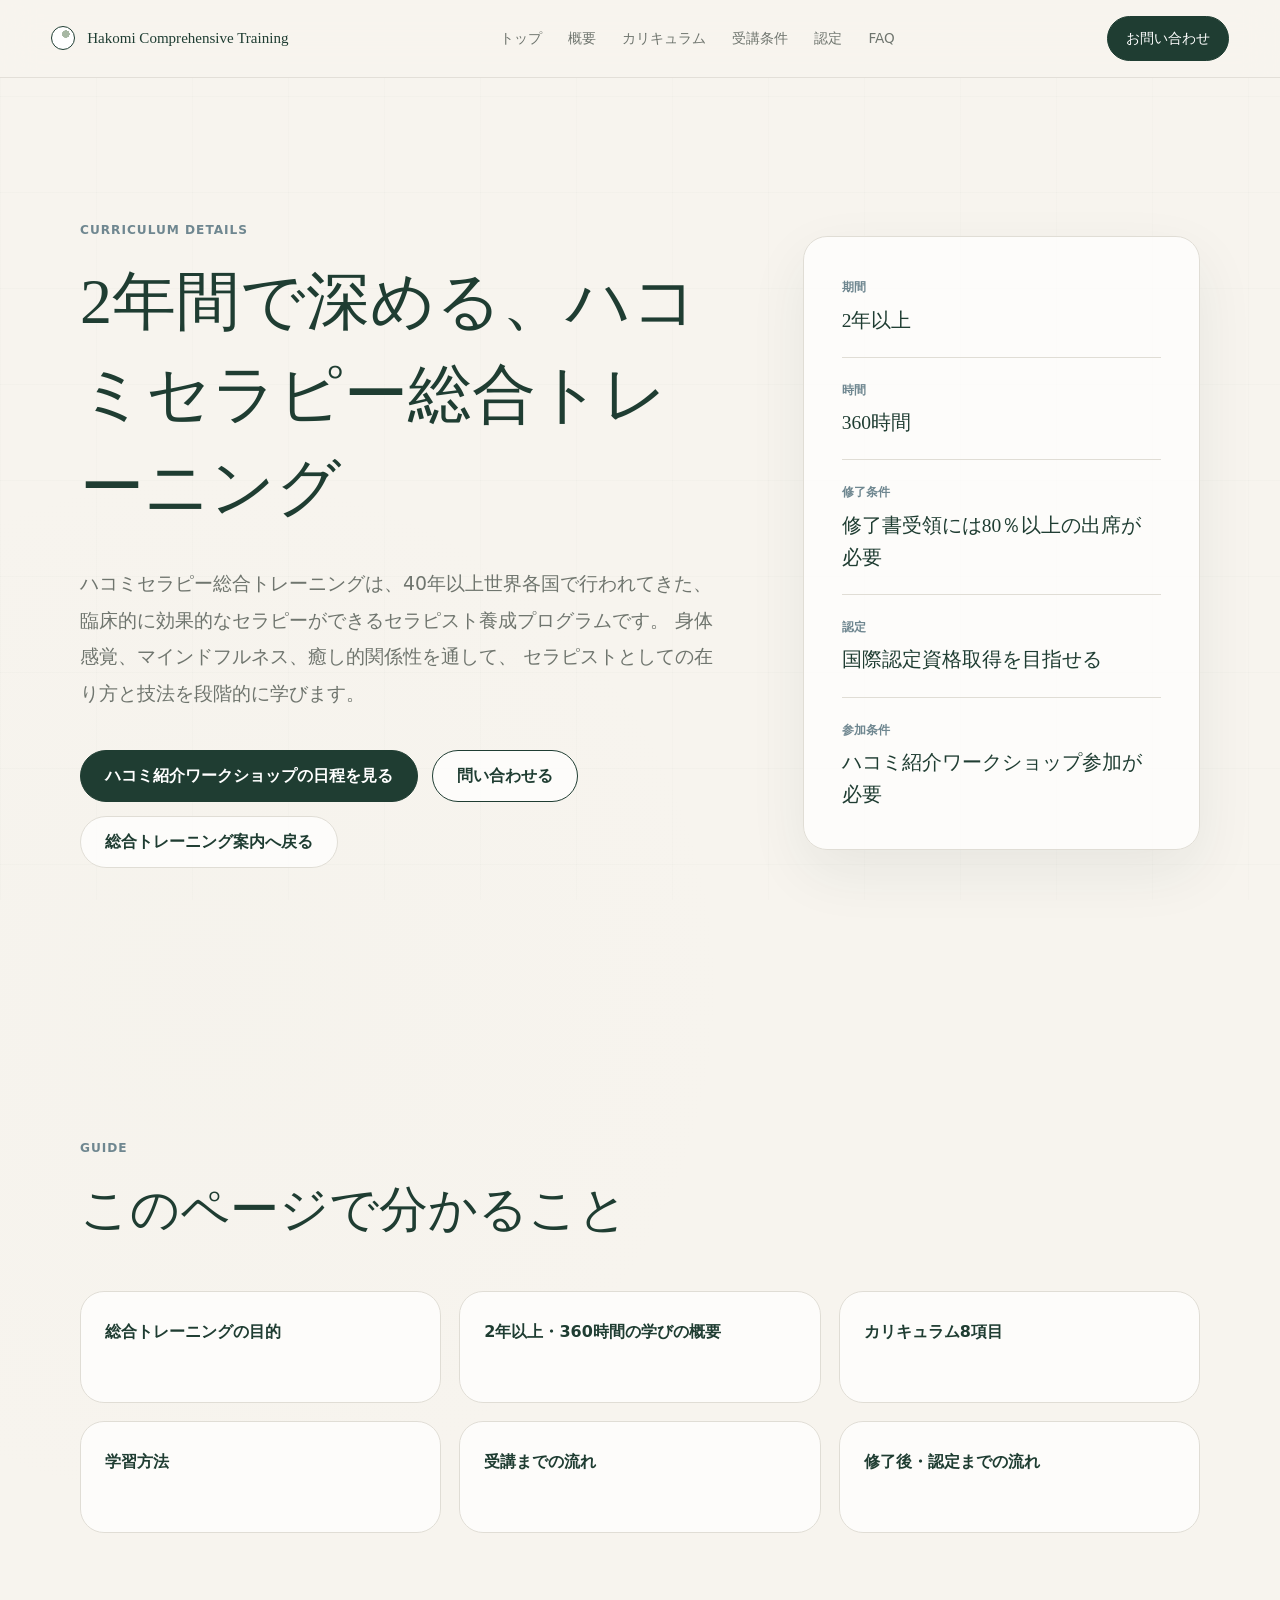
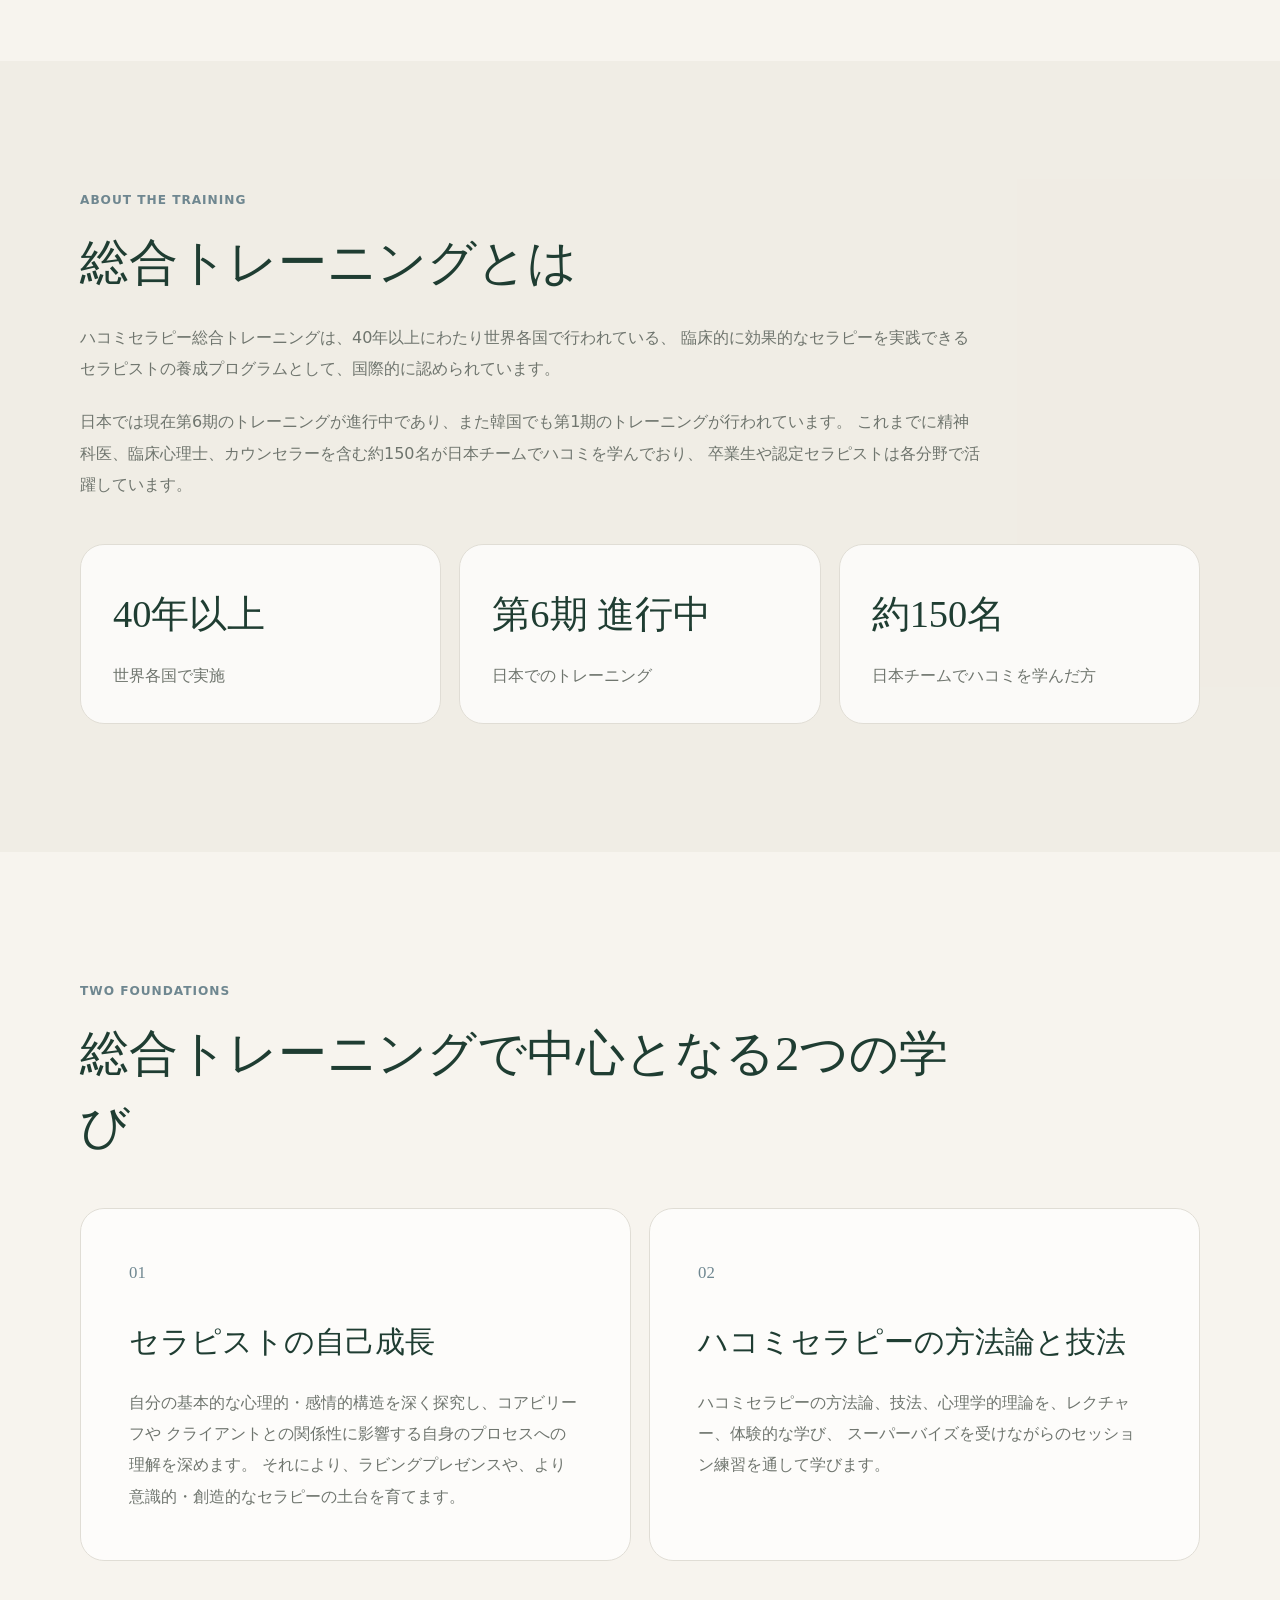
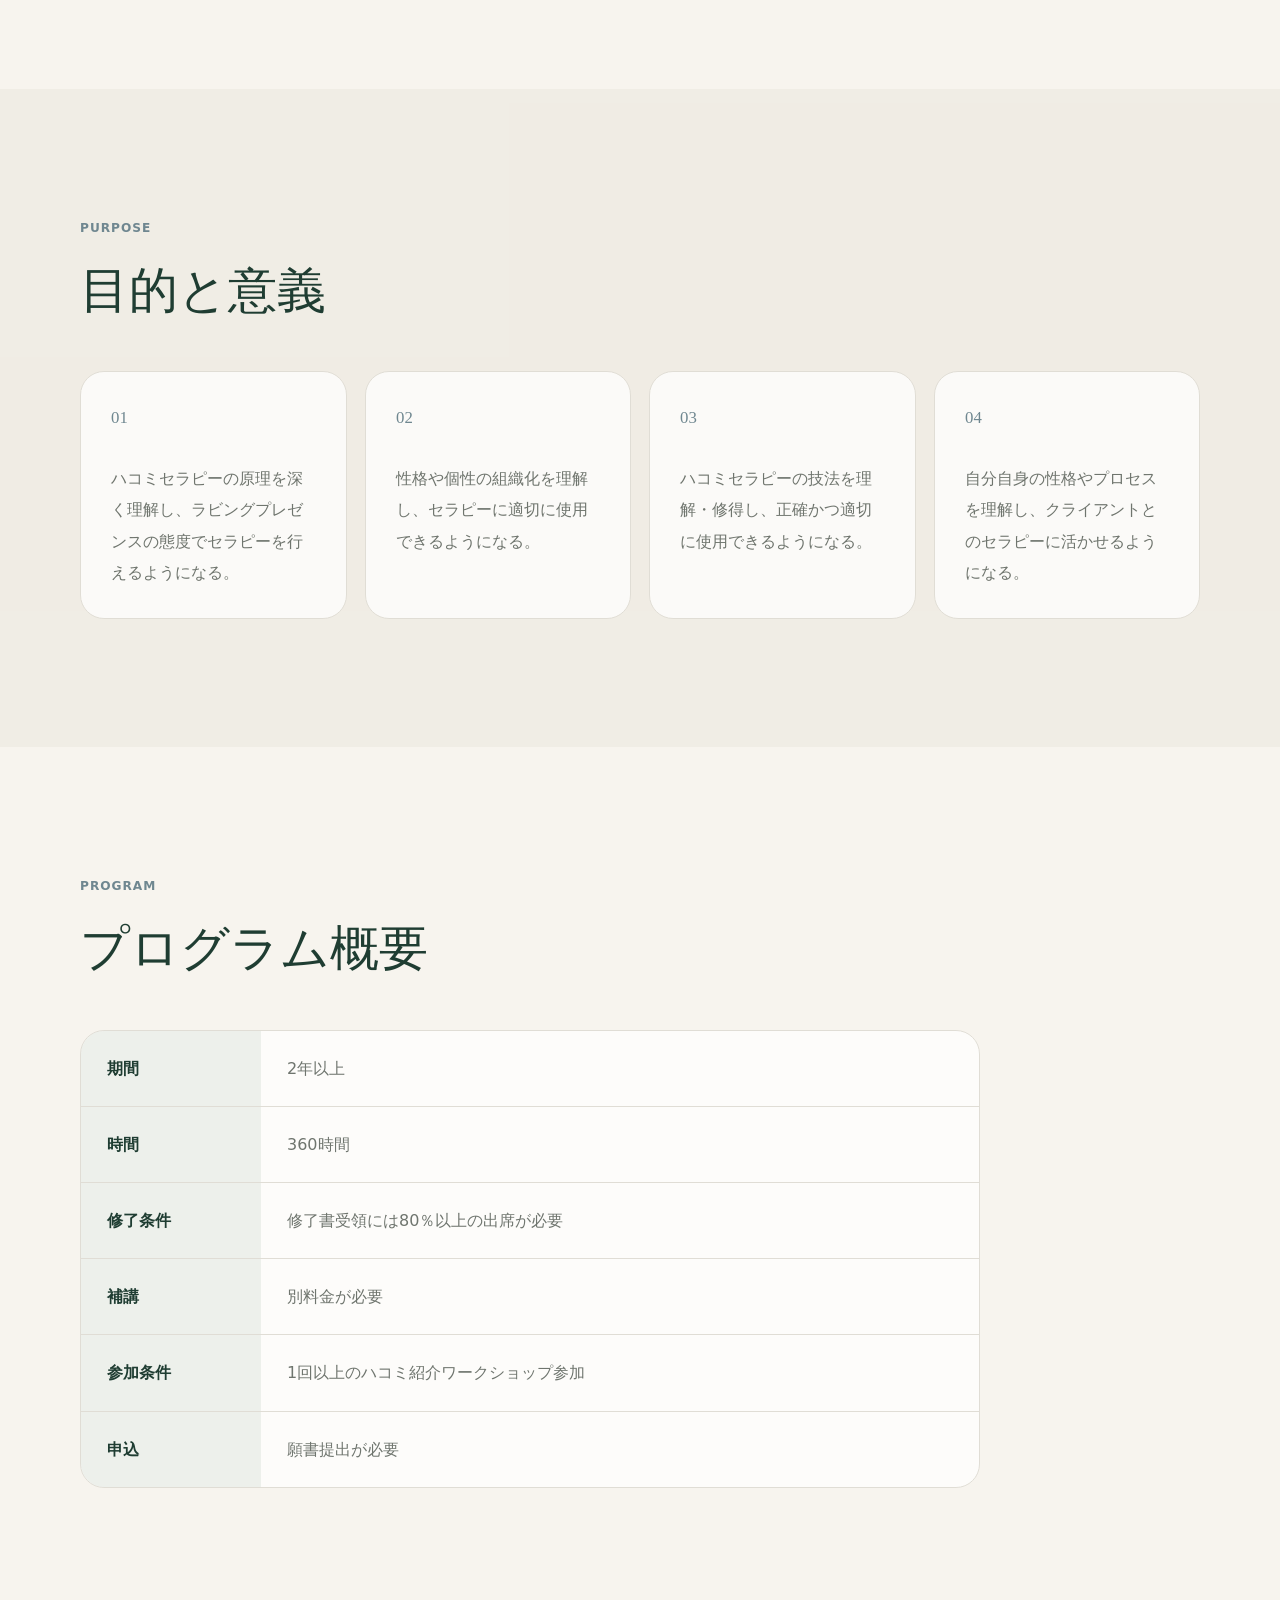
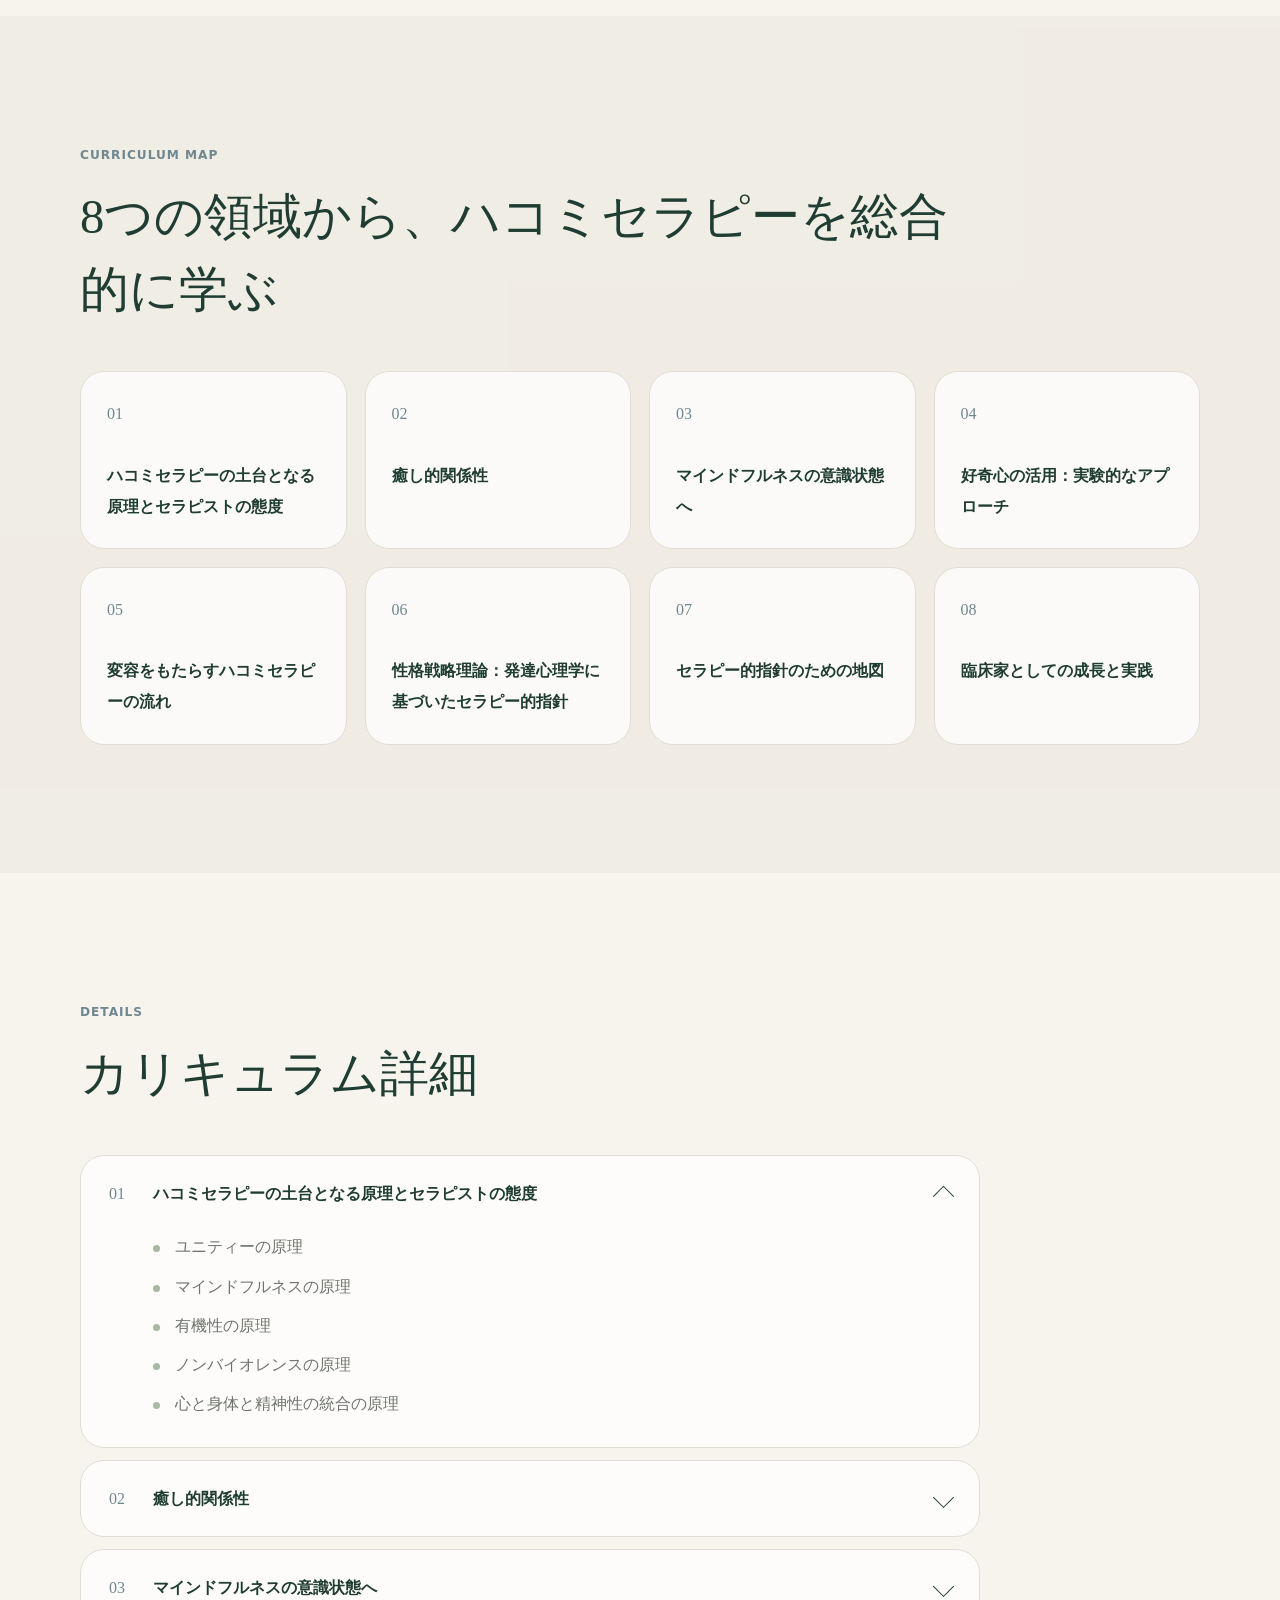
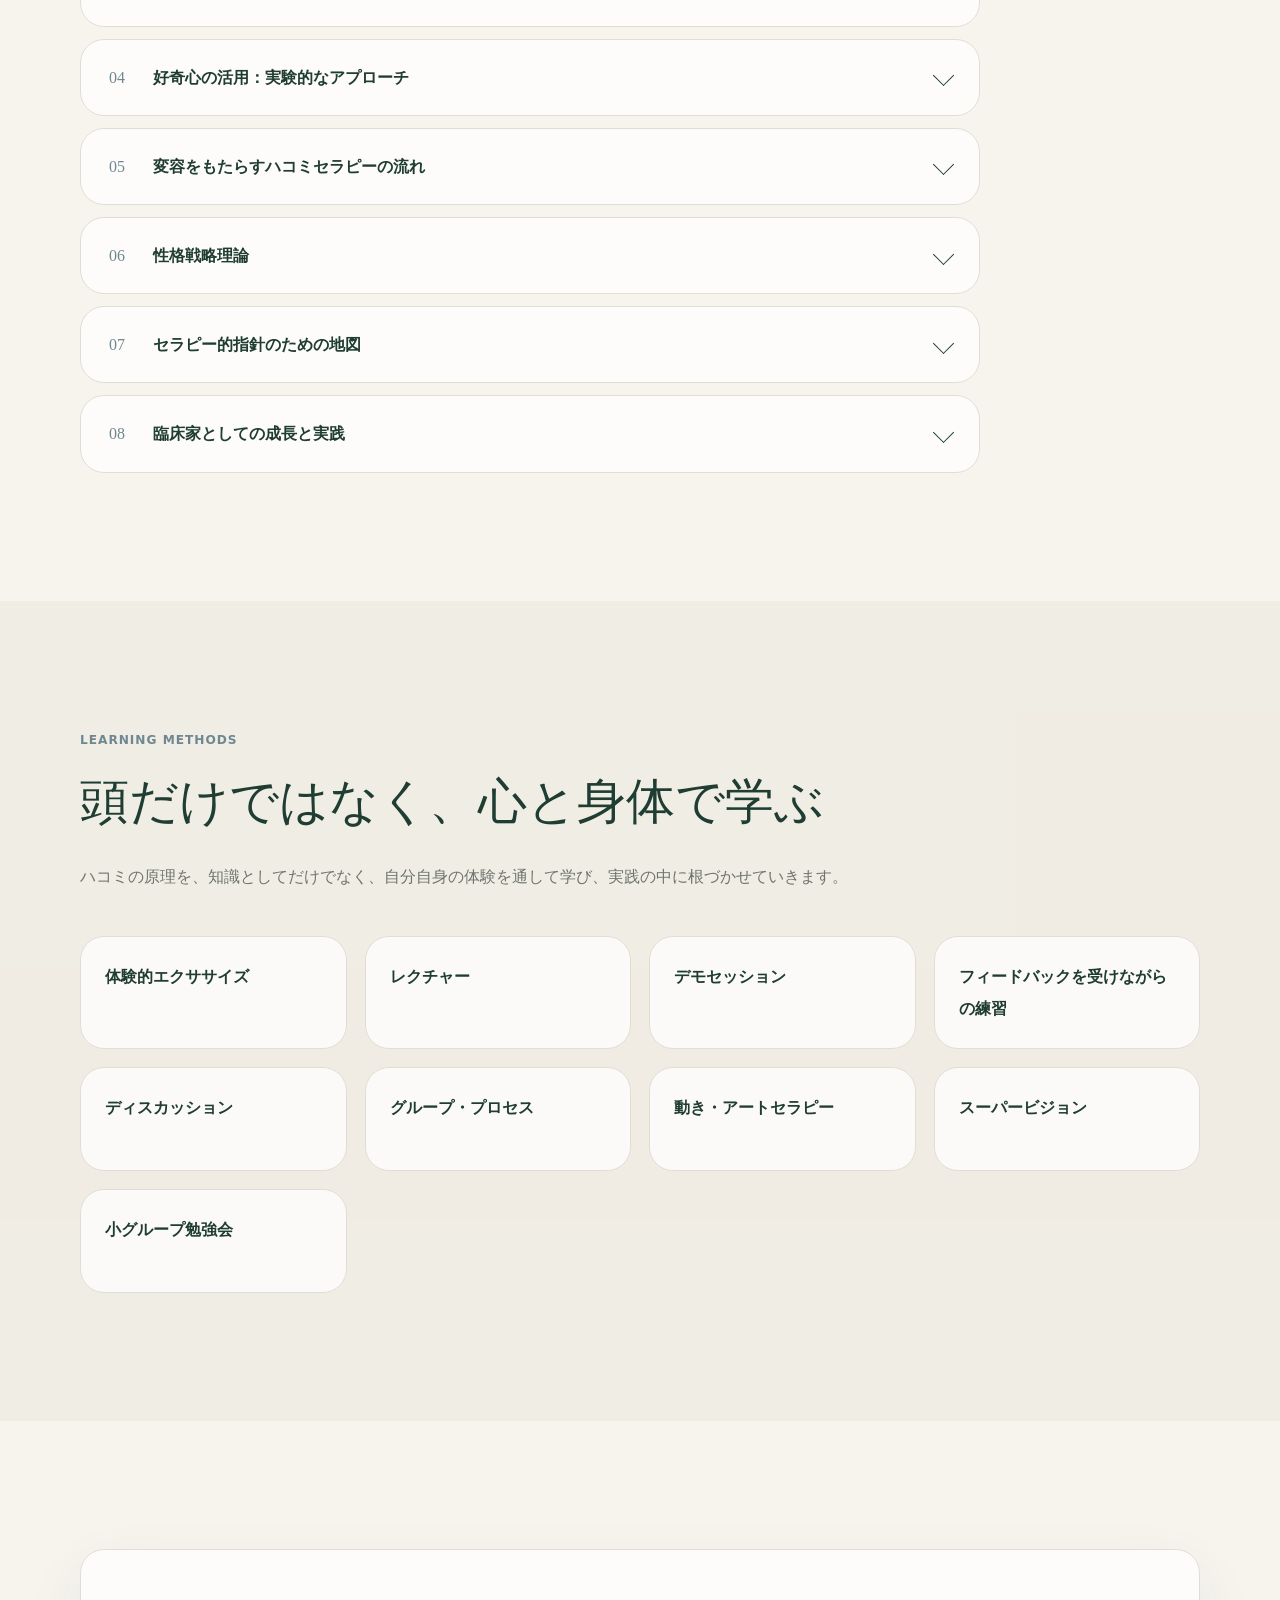
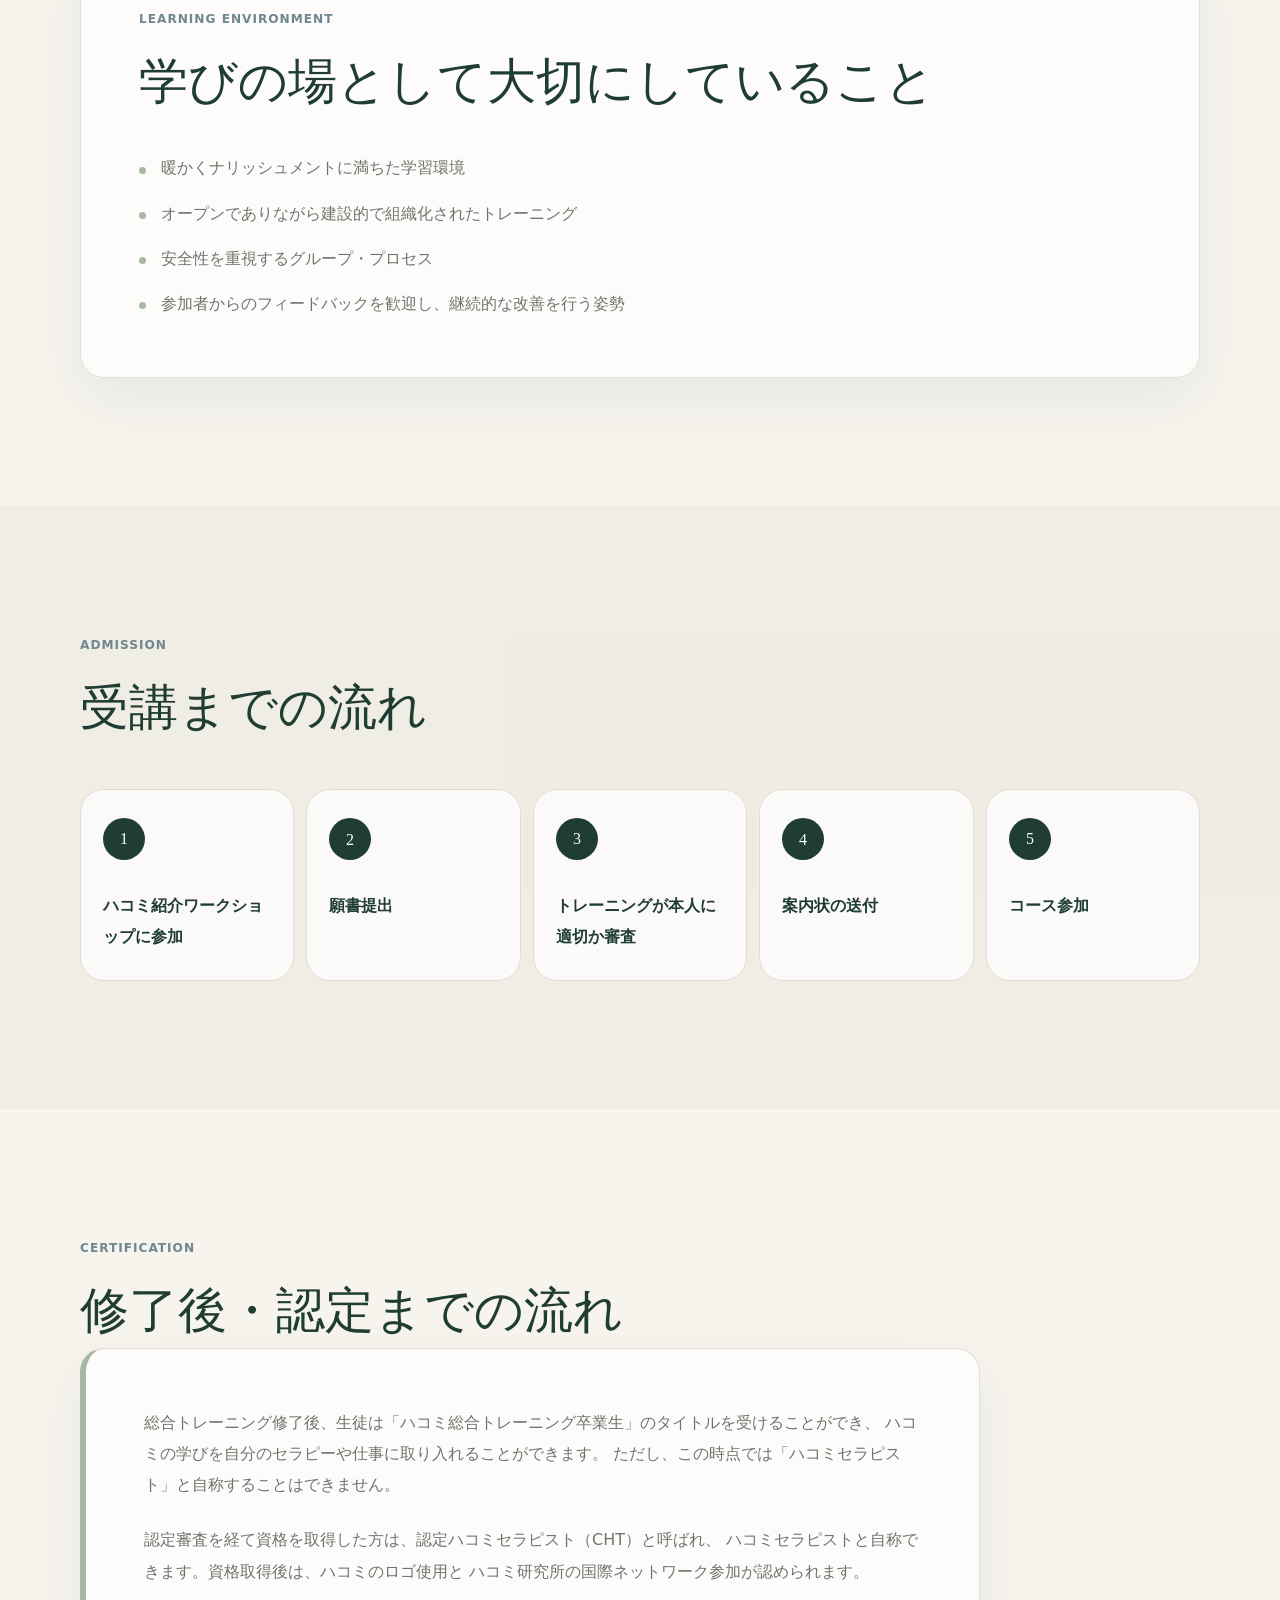
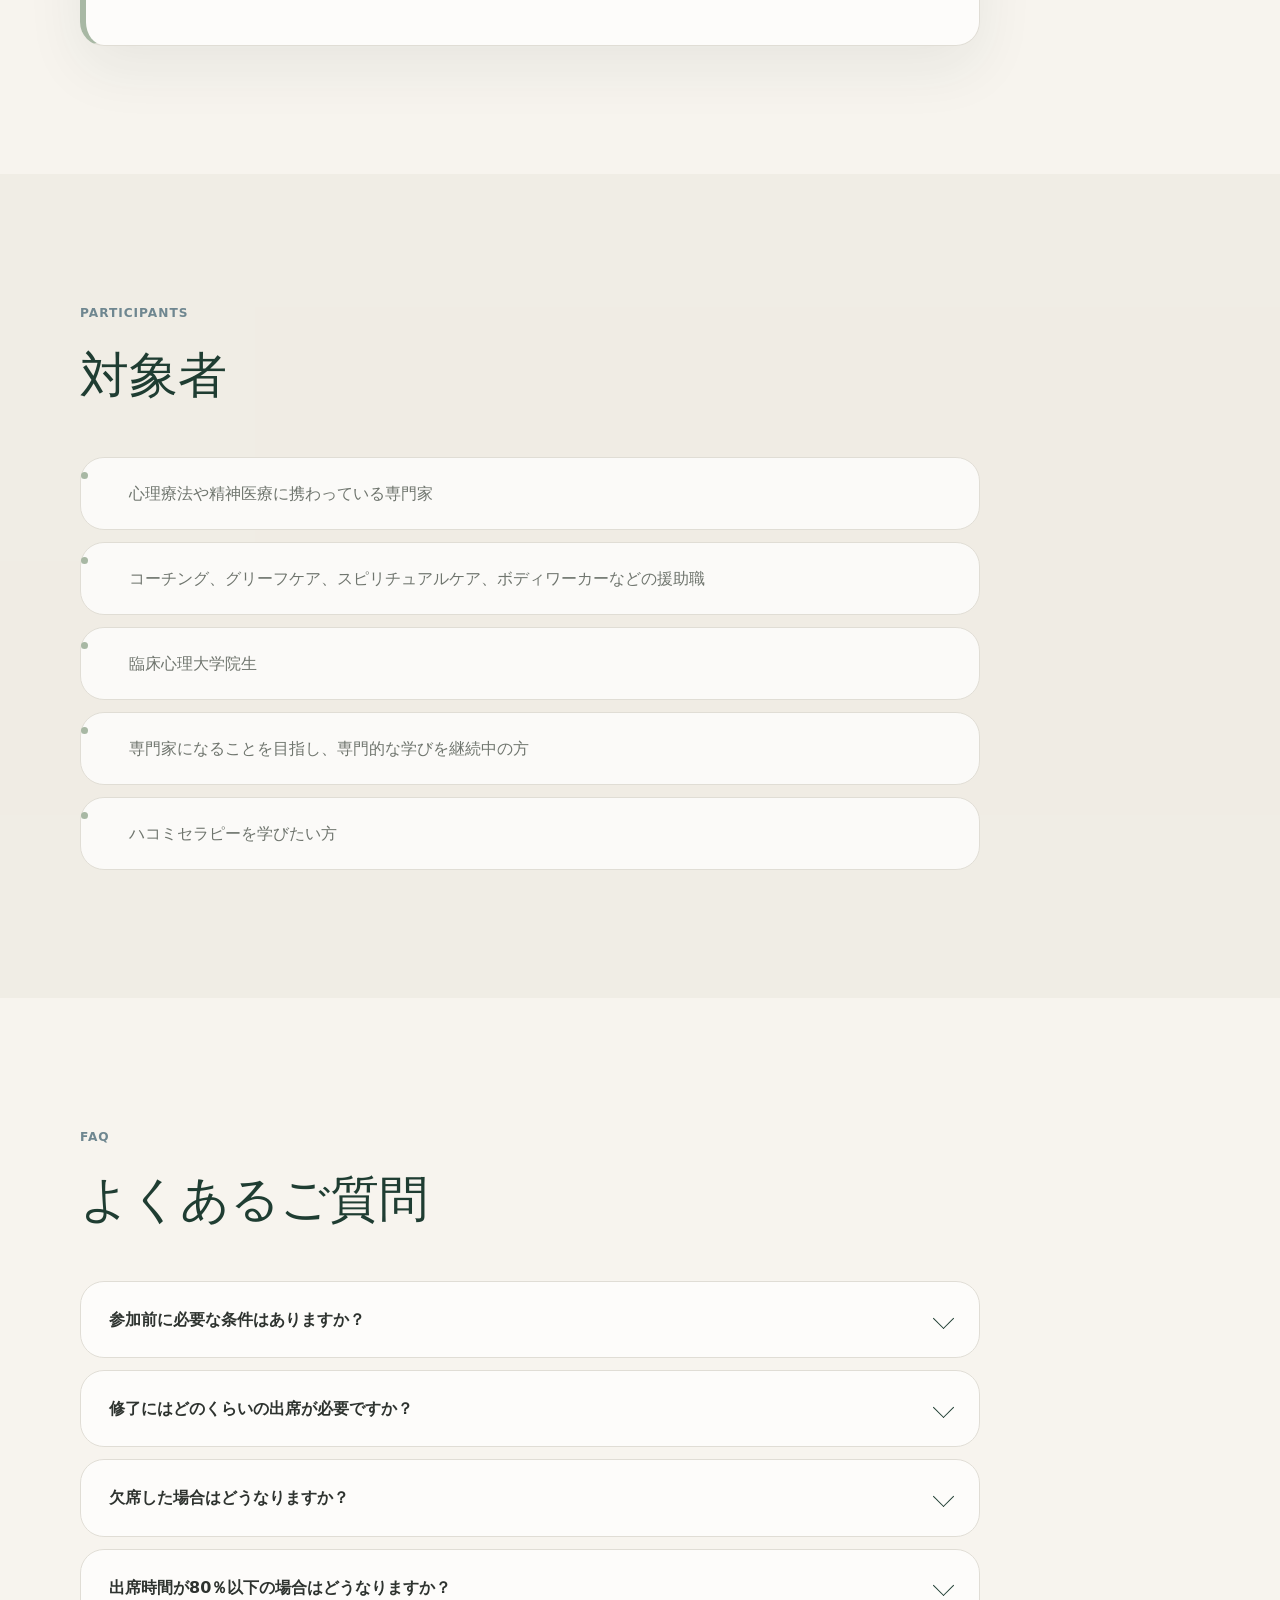
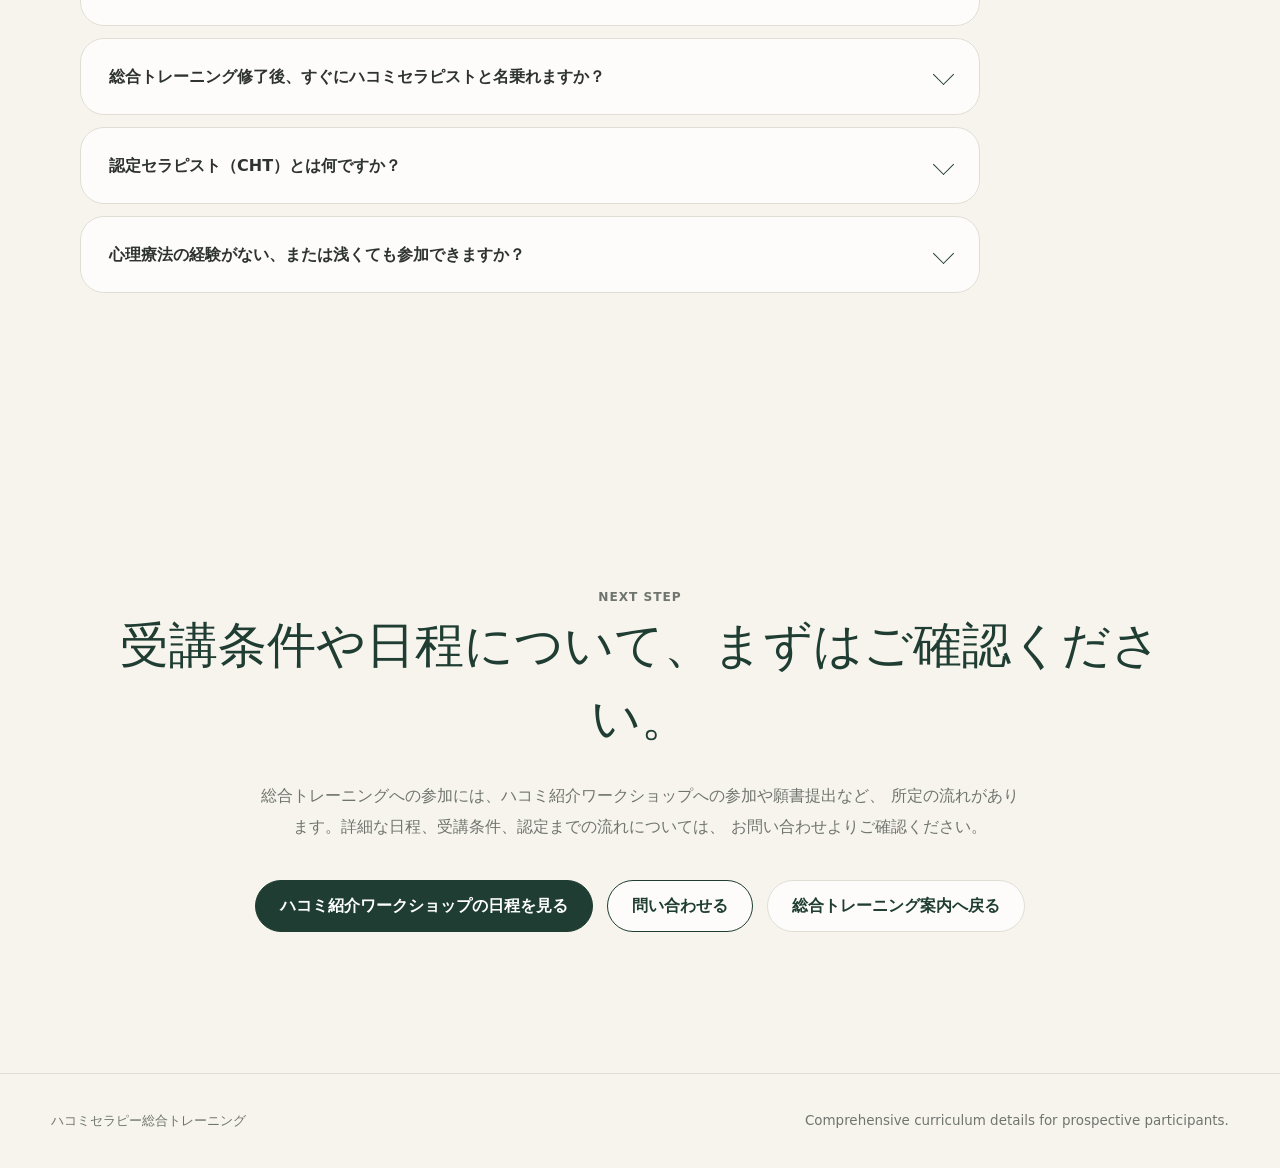
==== commit 5582f0a9: "Update v2 pages with 2026-11 revisions; keep 2026-10-25 version as *-v2-before Co-Authored-By: Claud" ====
--- a/curriculum-detail-v2.html
+++ b/curriculum-detail-v2.html
@@ -12,7 +12,7 @@
     <link rel="stylesheet" href="./style.css" />
     <script src="./script.js" defer></script>
     <!--
-      curriculum-detail-v2.html（2026-10-25 修正版）
+      curriculum-detail-v2.html（2026-10-25 修正版／2026-11-22 11/19トレーナー会議の結果を反映）
       ・元の curriculum-detail.html は変更していません。
       ・事務局様の原稿コメント（2026/9/28〜10/3）と、期間「2年以上」のご回答を反映しています。
       ・class="review-note" は事務局様確認用のメモです。公開前に削除してください。
@@ -35,7 +35,7 @@
         <a href="#certification">認定</a>
         <a href="#faq">FAQ</a>
       </nav>
-      <a class="header-cta" href="#contact">説明会</a>
+      <a class="header-cta" href="#contact">お問い合わせ</a>
     </header>
 
     <main id="top">
@@ -50,8 +50,8 @@
             セラピストとしての在り方と技法を段階的に学びます。
           </p>
           <div class="hero-actions" aria-label="主要アクション">
-            <a class="button primary" href="#contact">説明会について確認する</a>
-            <a class="button secondary" href="#contact">資料を請求する</a>
+            <a class="button primary" href="https://www.hakomijapan.info/workshop/">ハコミ紹介ワークショップの日程を見る</a>
+            <a class="button secondary" href="#contact">問い合わせる</a>
             <a class="button ghost" href="./index-v2.html">総合トレーニング案内へ戻る</a>
           </div>
         </div>
@@ -107,7 +107,7 @@
           </p>
           <p>
             日本では現在第6期のトレーニングが進行中であり、また韓国でも第1期のトレーニングが行われています。
-            これまでに精神科医、臨床心理士、カウンセラーを含む約150名がハコミを学んでおり、
+            これまでに精神科医、臨床心理士、カウンセラーを含む約150名が日本チームでハコミを学んでおり、
             卒業生や認定セラピストは各分野で活躍しています。
           </p>
         </div>
@@ -122,7 +122,7 @@
           </article>
           <article>
             <strong>約150名</strong>
-            <span>ハコミを学んだ方</span>
+            <span>日本チームでハコミを学んだ方</span>
           </article>
         </div>
       </section>
@@ -244,7 +244,7 @@
                 <li>マインドフルネスの原理</li>
                 <li>有機性の原理</li>
                 <li>ノンバイオレンスの原理</li>
-                <li>こころと身体の統合の原理</li>
+                <li>心と身体と精神性の統合の原理</li>
               </ul>
             </div>
           </article>
@@ -356,11 +356,8 @@
       <section class="section muted" aria-labelledby="methods-title">
         <div class="section-heading content-width">
           <p class="eyebrow">Learning Methods</p>
-          <h2 id="methods-title">頭だけではなく、心と体で学ぶ</h2>
+          <h2 id="methods-title">頭だけではなく、心と身体で学ぶ</h2>
           <p>ハコミの原理を、知識としてだけでなく、自分自身の体験を通して学び、実践の中に根づかせていきます。</p>
-          <p class="review-note">
-            ※事務局様ご確認：①見出しは原稿コメントのとおり「頭だけではなく」としています。トップページの「私たちの学び方」の見出しは翻訳文のとおり「頭だけじゃなく」のため、表記を揃えるかご指示ください。②「フィードバックを受けながらの練習」は、見て学ぶ→やって学ぶの順になるよう「デモセッション」の後ろに入れています。
-          </p>
         </div>
         <div class="method-grid">
           <article>体験的エクササイズ</article>
@@ -416,7 +413,7 @@
             ただし、この時点では「ハコミセラピスト」と自称することはできません。
           </p>
           <p>
-            認定審査を経て資格を取得した方は、認定ハコミセラピスト、CHTと呼ばれ、
+            認定審査を経て資格を取得した方は、認定ハコミセラピスト（CHT）と呼ばれ、
             ハコミセラピストと自称できます。資格取得後は、ハコミのロゴ使用と
             ハコミ研究所の国際ネットワーク参加が認められます。
           </p>
@@ -441,26 +438,29 @@
         <div class="section-heading content-width">
           <p class="eyebrow">FAQ</p>
           <h2 id="faq-title">よくあるご質問</h2>
-          <p class="review-note">
-            ※事務局様ご確認：このFAQは原稿にはなく、5月のたたき台で制作側が原稿の内容をもとに作成したものです。質問・回答の表現と、掲載するかどうかをご確認ください。
-          </p>
         </div>
         <div class="accordion-list faq-list" data-accordion>
           <article class="accordion-item">
             <button class="accordion-trigger" type="button" aria-expanded="false">参加前に必要な条件はありますか？</button>
             <div class="accordion-panel" hidden>
-              <p>1回以上のハコミ紹介ワークショップ参加と、トレーニングコースへの願書提出が必要です。</p>
+              <p>1回以上（12時間以上）のハコミ紹介ワークショップ参加と、トレーニングコースへの願書提出が必要です。</p>
             </div>
           </article>
           <article class="accordion-item">
             <button class="accordion-trigger" type="button" aria-expanded="false">修了にはどのくらいの出席が必要ですか？</button>
             <div class="accordion-panel" hidden>
-              <p>修了書受領には、80％以上の出席日数が必要です。</p>
+              <p>80％以上の出席時間が必要です。</p>
             </div>
           </article>
           <article class="accordion-item">
             <button class="accordion-trigger" type="button" aria-expanded="false">欠席した場合はどうなりますか？</button>
             <div class="accordion-panel" hidden>
+              <p>録画視聴ができます。</p>
+            </div>
+          </article>
+          <article class="accordion-item">
+            <button class="accordion-trigger" type="button" aria-expanded="false">出席時間が80％以下の場合はどうなりますか？</button>
+            <div class="accordion-panel" hidden>
               <p>必要に応じて補講を受けることになります。補講は別料金が必要です。</p>
             </div>
           </article>
@@ -471,21 +471,15 @@
             </div>
           </article>
           <article class="accordion-item">
-            <button class="accordion-trigger" type="button" aria-expanded="false">認定ハコミセラピスト、CHTとは何ですか？</button>
-            <div class="accordion-panel" hidden>
-              <p>認定審査を経て資格を取得した方は、認定ハコミセラピスト、CHTと呼ばれ、ハコミセラピストと自称できます。</p>
-            </div>
-          </article>
-          <article class="accordion-item">
-            <button class="accordion-trigger" type="button" aria-expanded="false">心理療法の経験が浅くても参加できますか？</button>
-            <div class="accordion-panel" hidden>
-              <p>専門家になることを目指し、専門的な学びを継続中の方も対象に含まれます。参加にあたっては、願書提出後にトレーニングが本人に適切であるか審査されます。</p>
-            </div>
-          </article>
-          <article class="accordion-item">
-            <button class="accordion-trigger" type="button" aria-expanded="false">どのような学習方法で進みますか？</button>
-            <div class="accordion-panel" hidden>
-              <p>体験的エクササイズ、レクチャー、デモセッション、フィードバックを受けながらの練習、ディスカッション、グループ・プロセス、動き・アートセラピー、スーパービジョン、小グループ勉強会などを通して学びます。</p>
+            <button class="accordion-trigger" type="button" aria-expanded="false">認定セラピスト（CHT）とは何ですか？</button>
+            <div class="accordion-panel" hidden>
+              <p>CHTとは、Certified Hakomi Therapistの略で、「認定ハコミセラピスト」のことです。認定審査を経て資格を取得した方が自称できます。</p>
+            </div>
+          </article>
+          <article class="accordion-item">
+            <button class="accordion-trigger" type="button" aria-expanded="false">心理療法の経験がない、または浅くても参加できますか？</button>
+            <div class="accordion-panel" hidden>
+              <p>はい。専門家に学びを継続中の方や、専門家になることを目指される方も対象に含まれます。</p>
             </div>
           </article>
         </div>
@@ -497,13 +491,12 @@
         <p>
           総合トレーニングへの参加には、ハコミ紹介ワークショップへの参加や願書提出など、
           所定の流れがあります。詳細な日程、受講条件、認定までの流れについては、
-          説明会・資料請求・お問い合わせよりご確認ください。
+          お問い合わせよりご確認ください。
         </p>
         <div class="hero-actions">
-          <a class="button primary" href="mailto:info@example.com?subject=説明会について">説明会について確認する</a>
-          <a class="button secondary" href="mailto:info@example.com?subject=資料請求について">資料を請求する</a>
+          <a class="button primary" href="https://www.hakomijapan.info/workshop/">ハコミ紹介ワークショップの日程を見る</a>
+          <a class="button secondary" href="mailto:info@example.com?subject=お問い合わせ">問い合わせる</a>
           <a class="button ghost" href="./index-v2.html">総合トレーニング案内へ戻る</a>
-          <a class="button ghost" href="mailto:info@example.com?subject=お問い合わせ">お問い合わせする</a>
         </div>
       </section>
     </main>
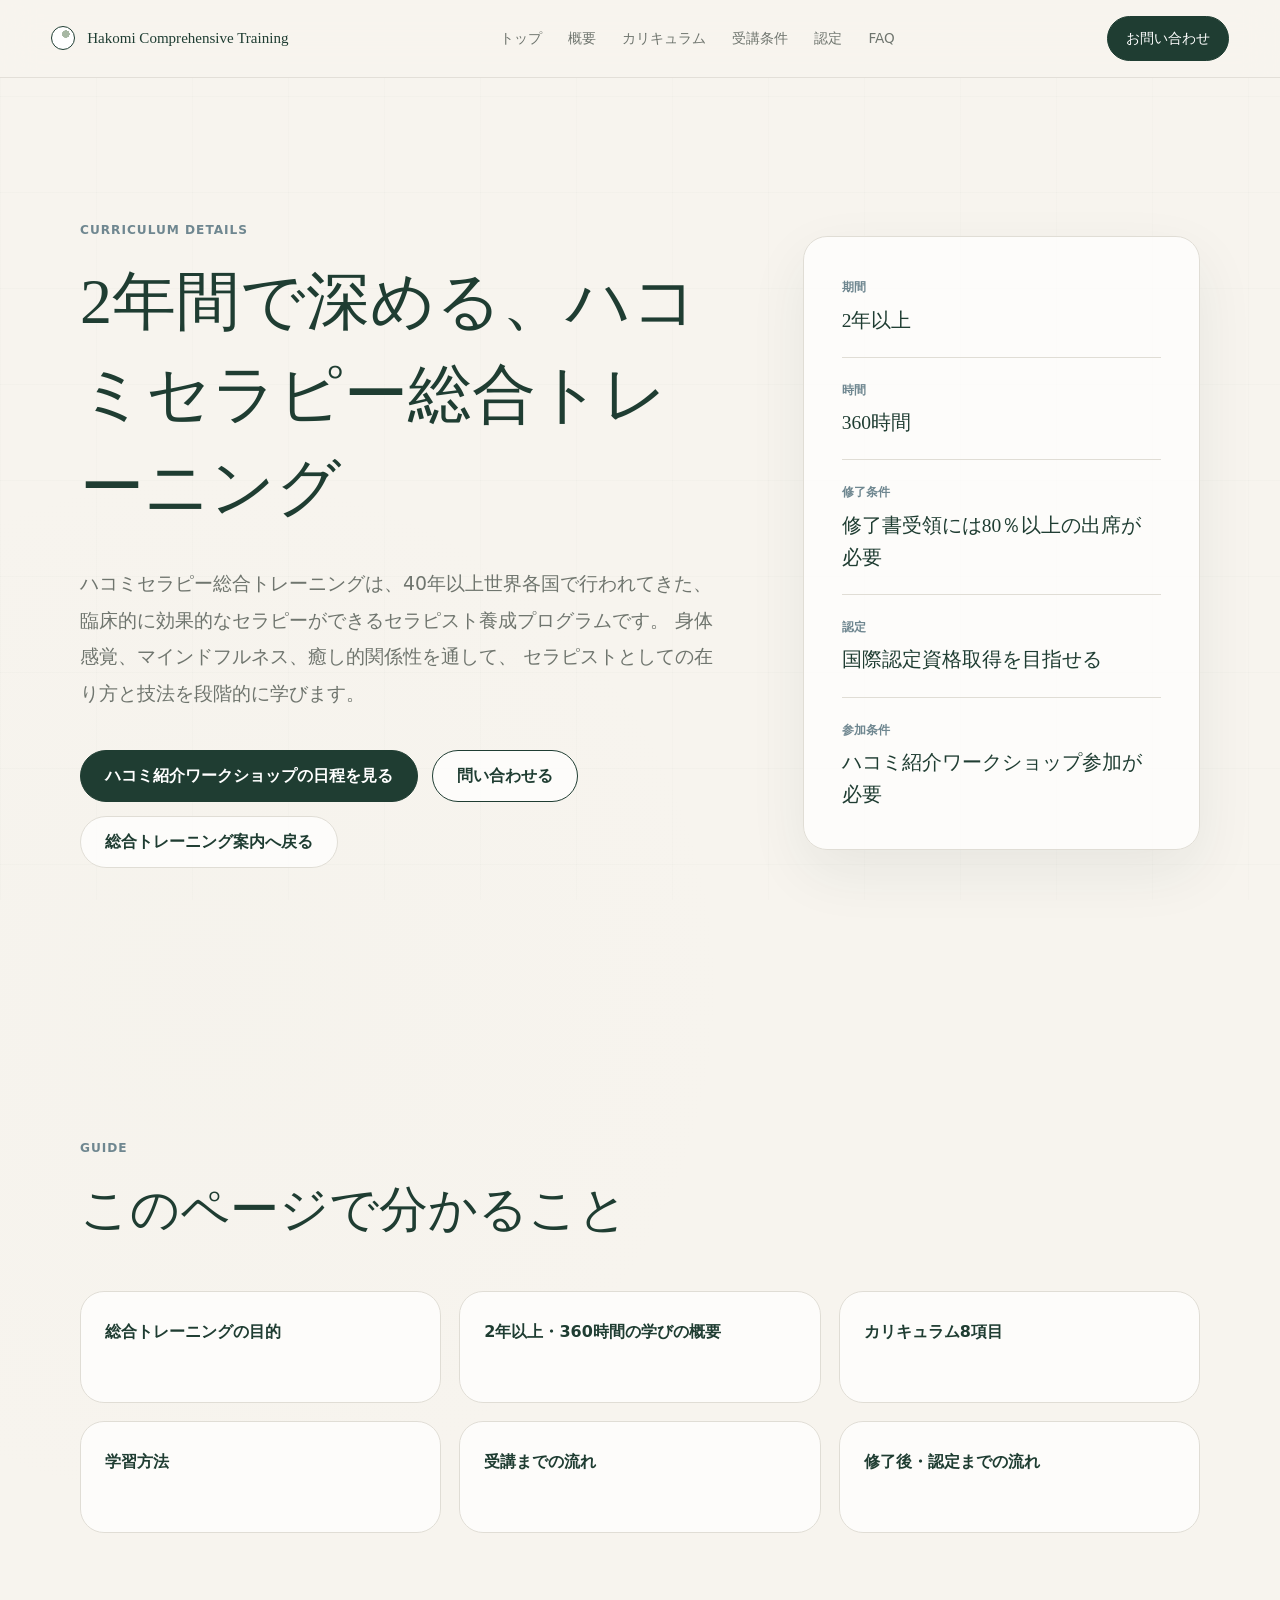
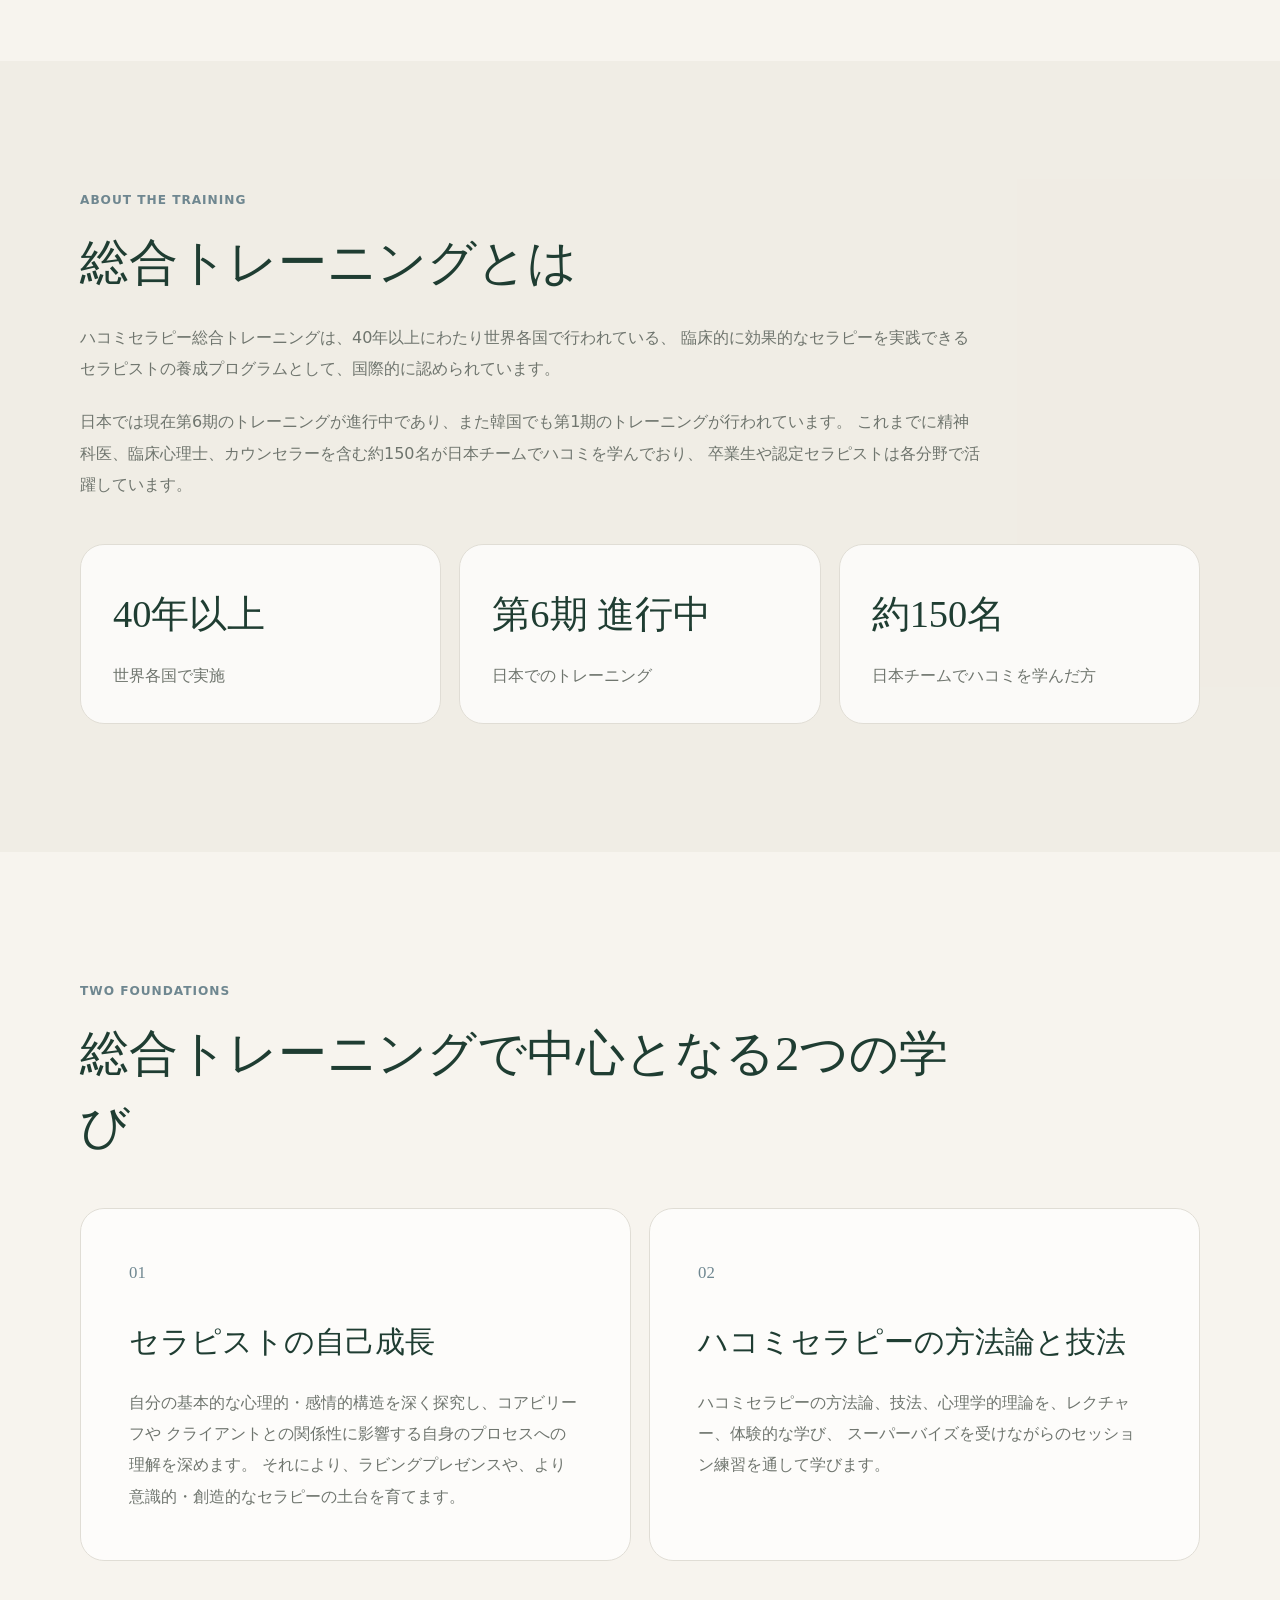
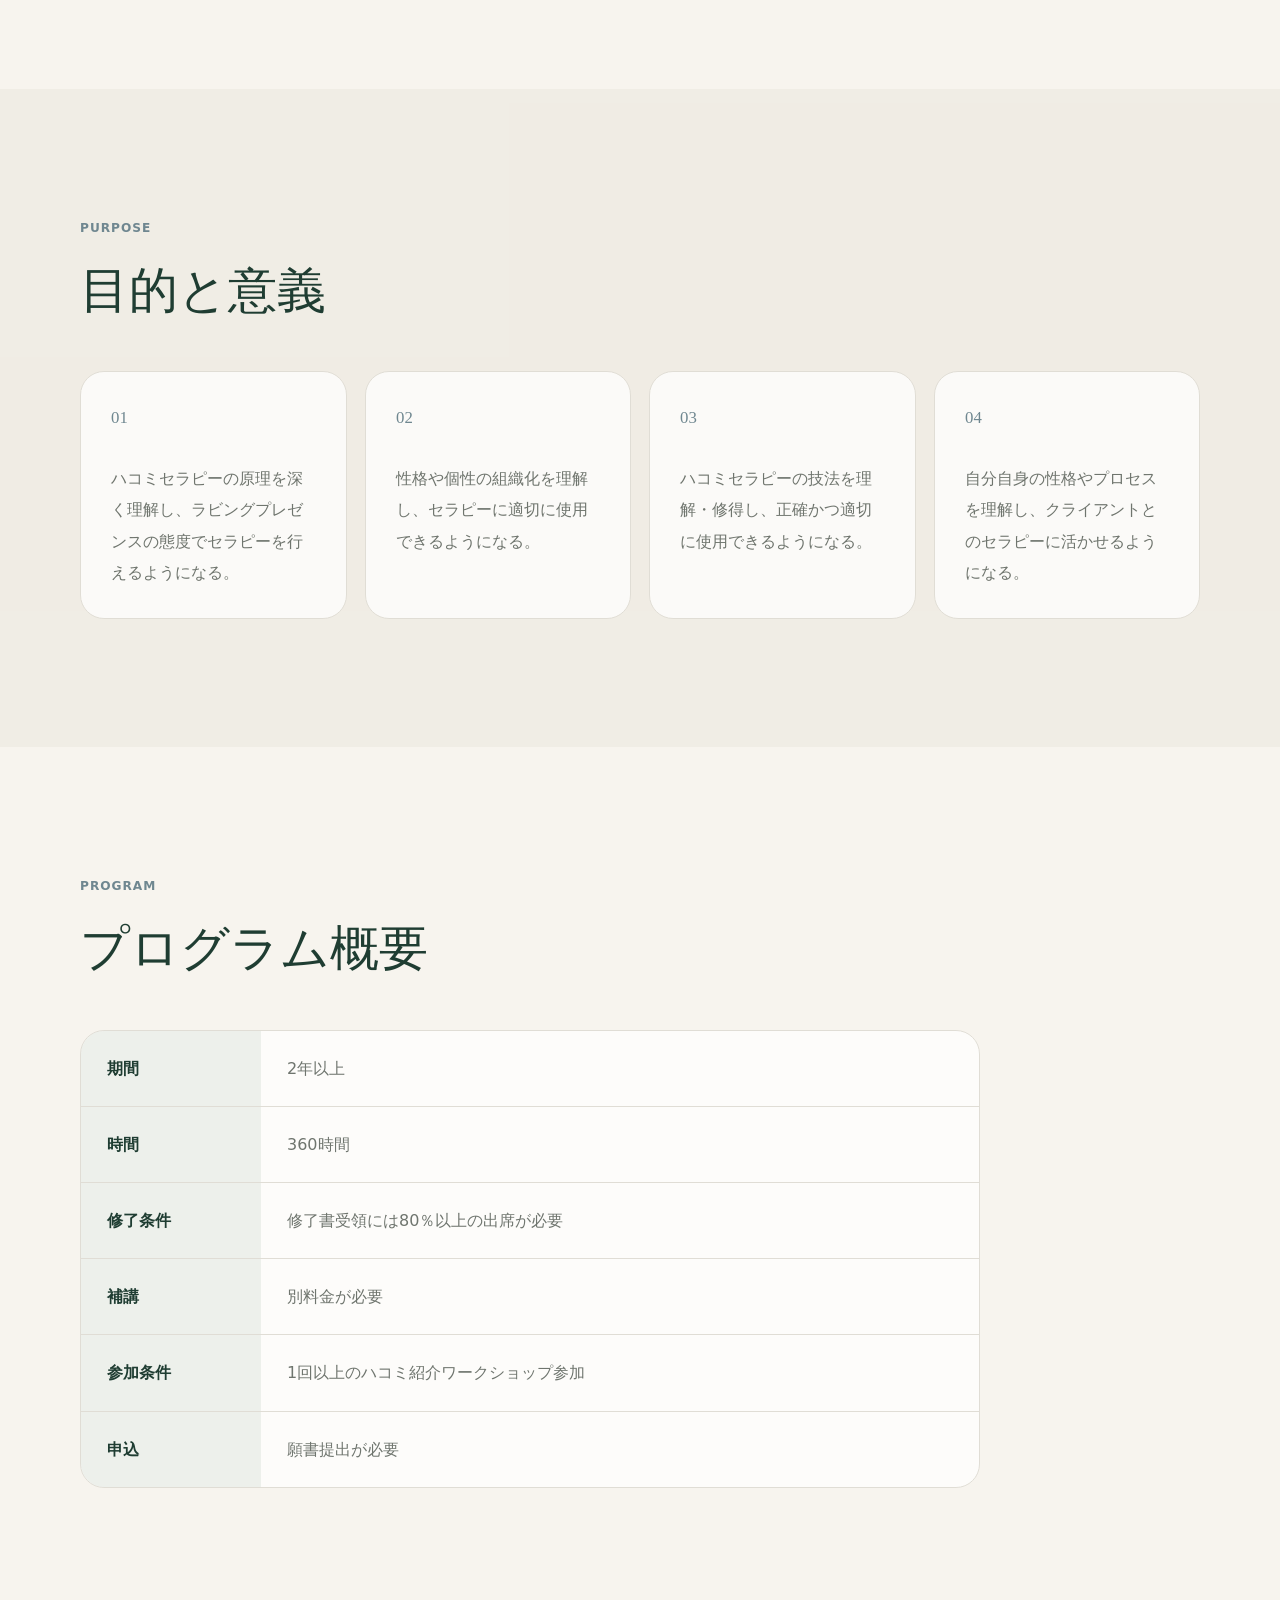
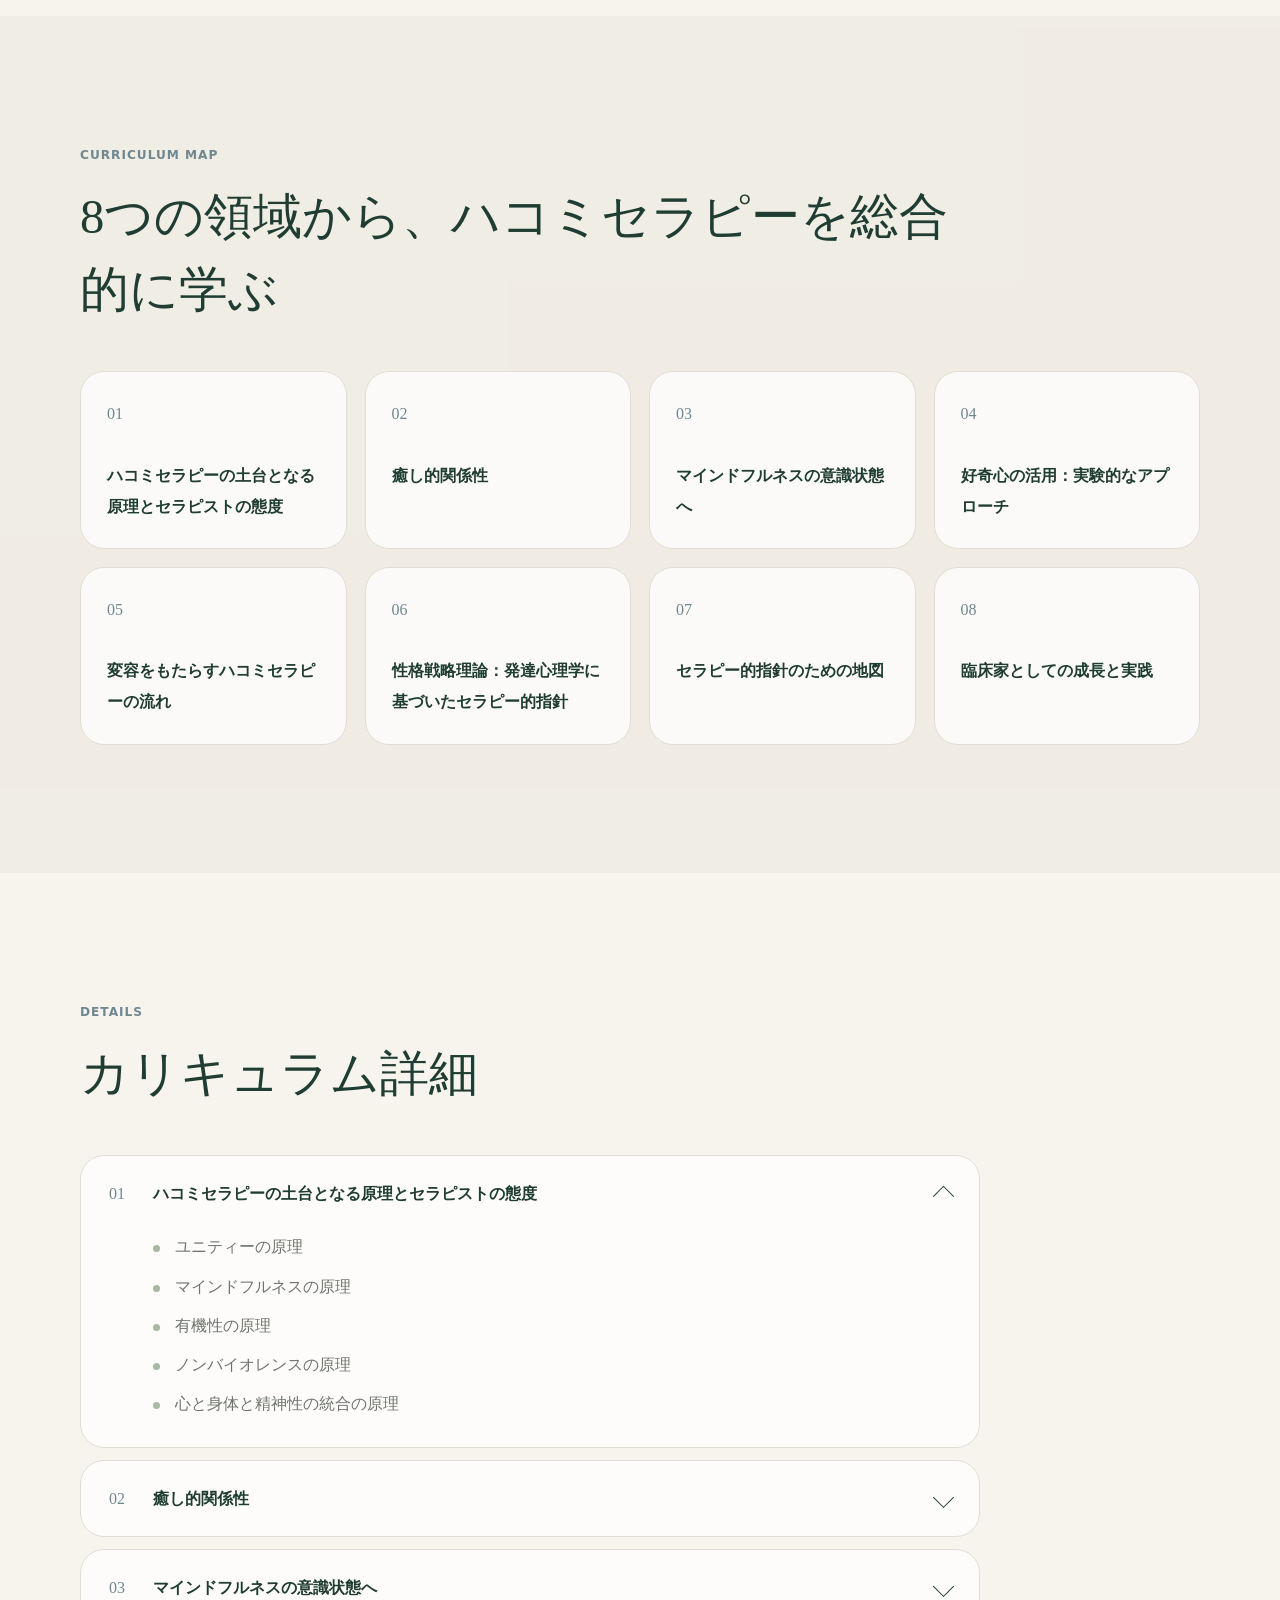
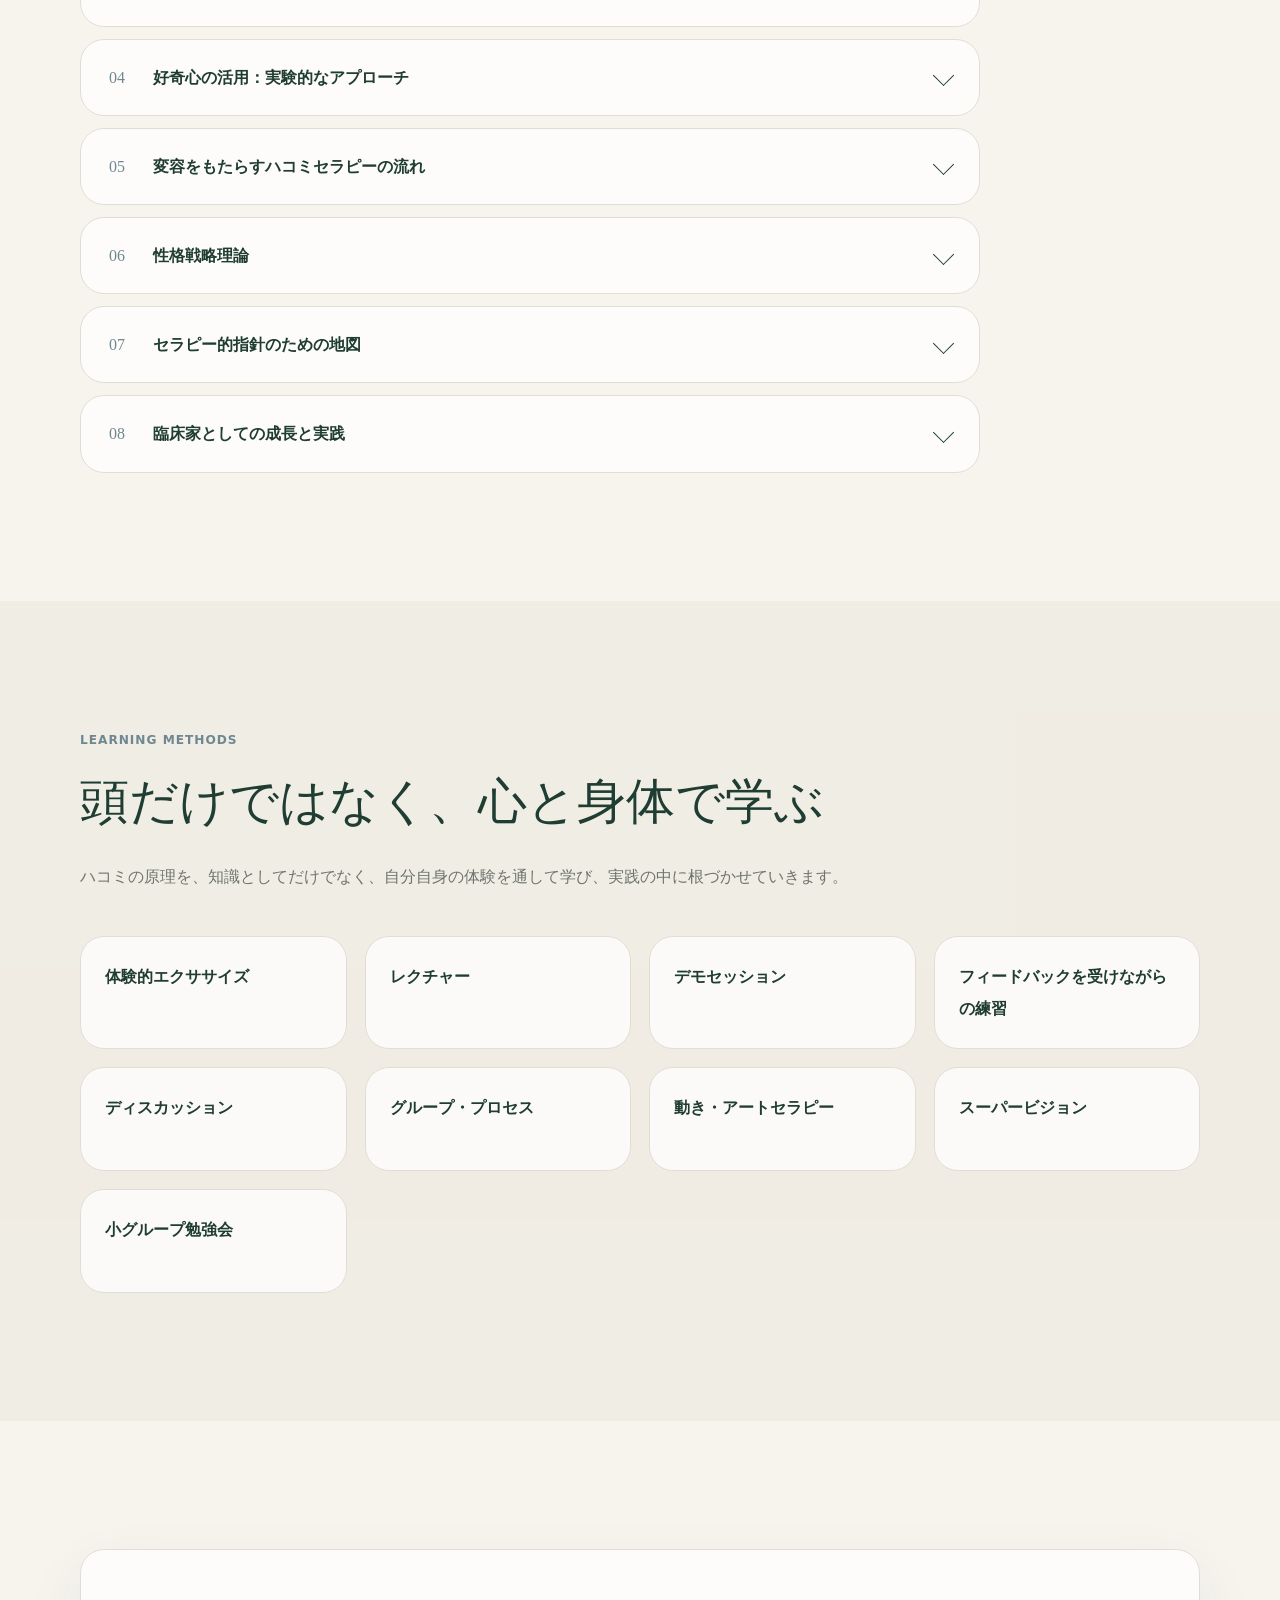
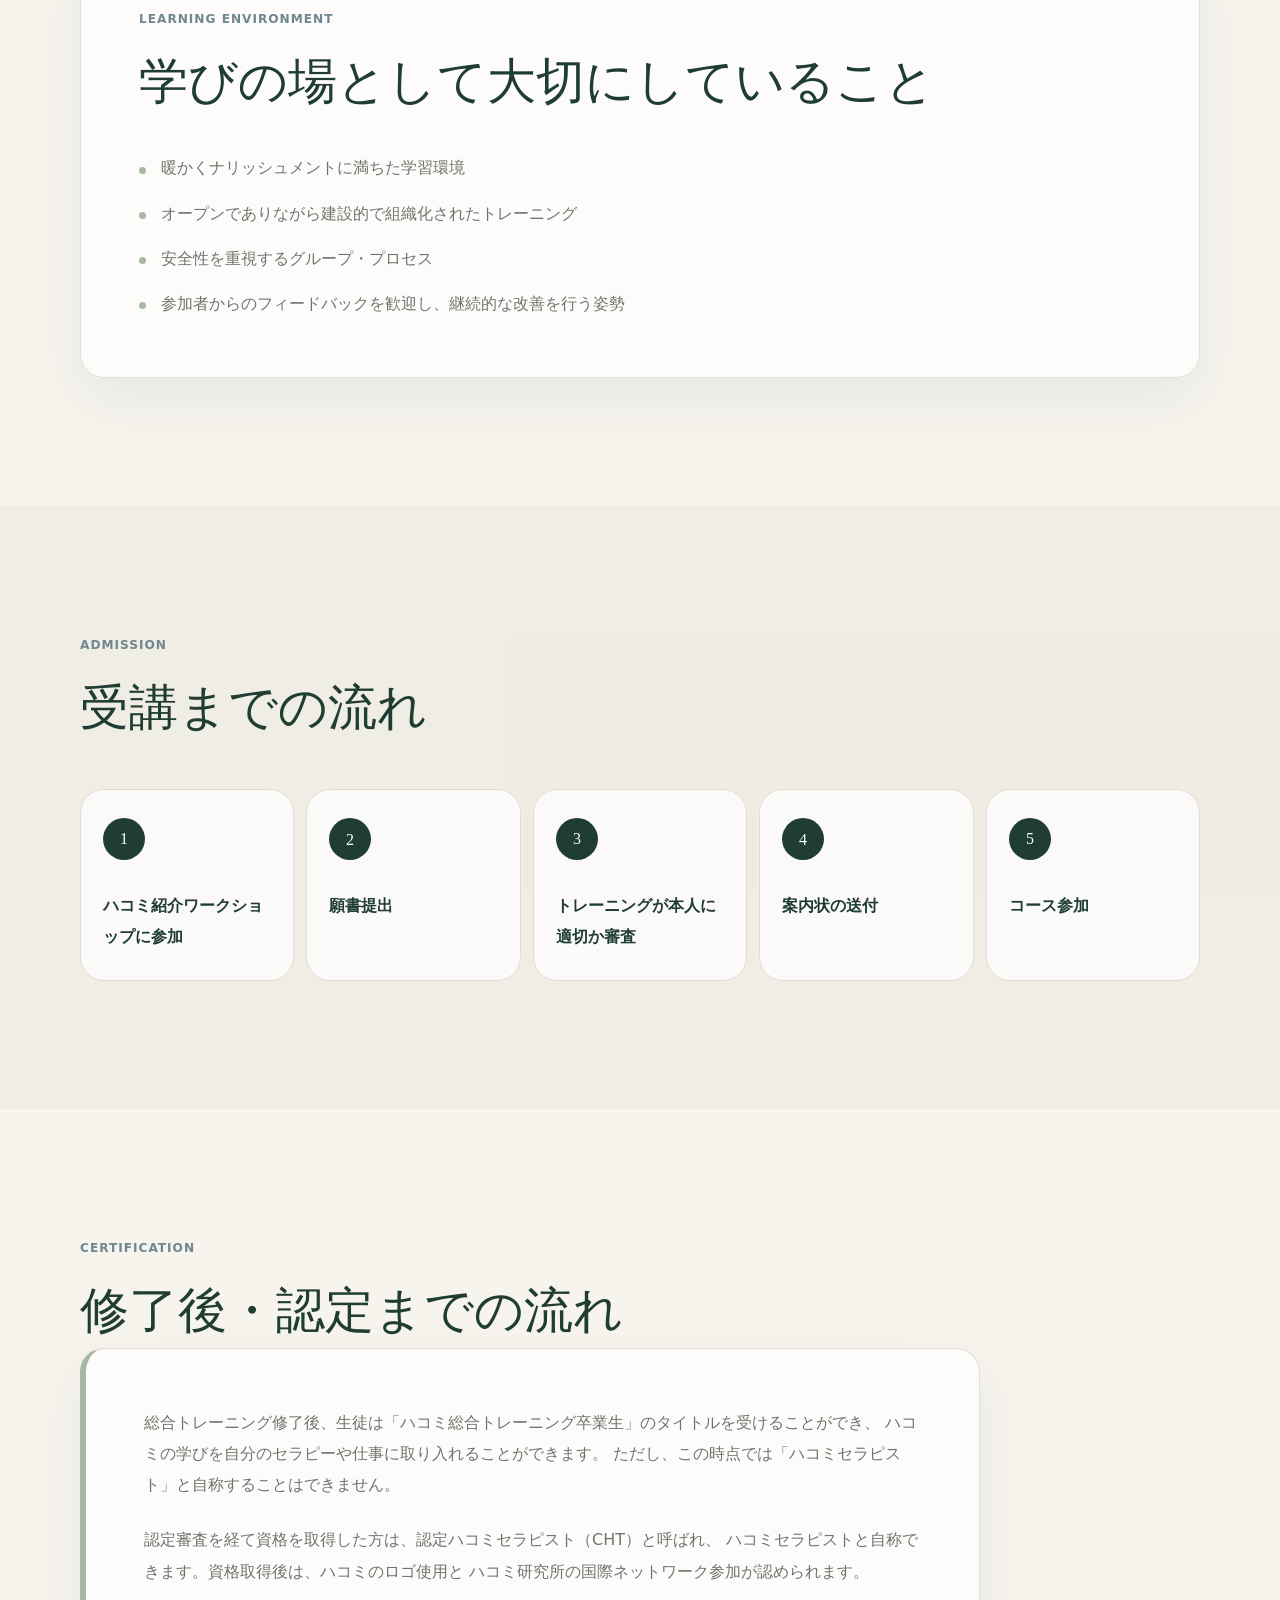
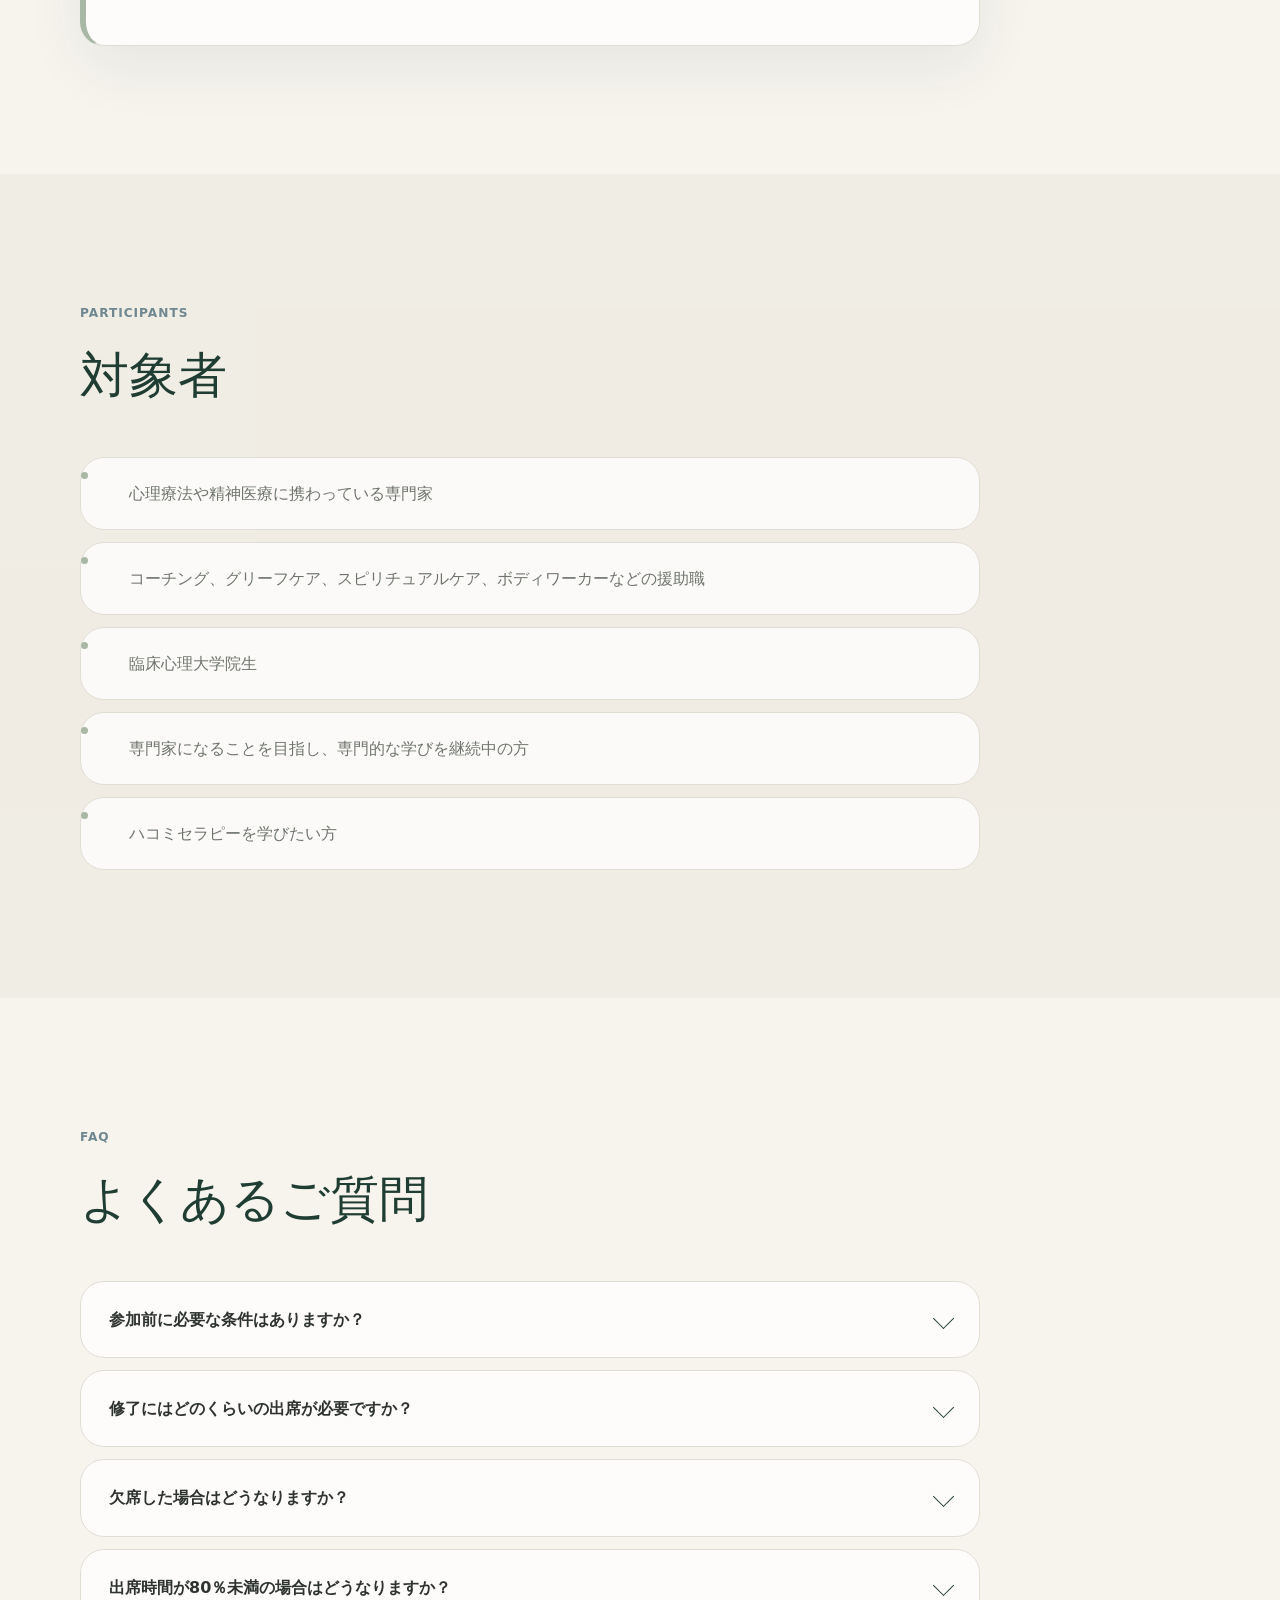
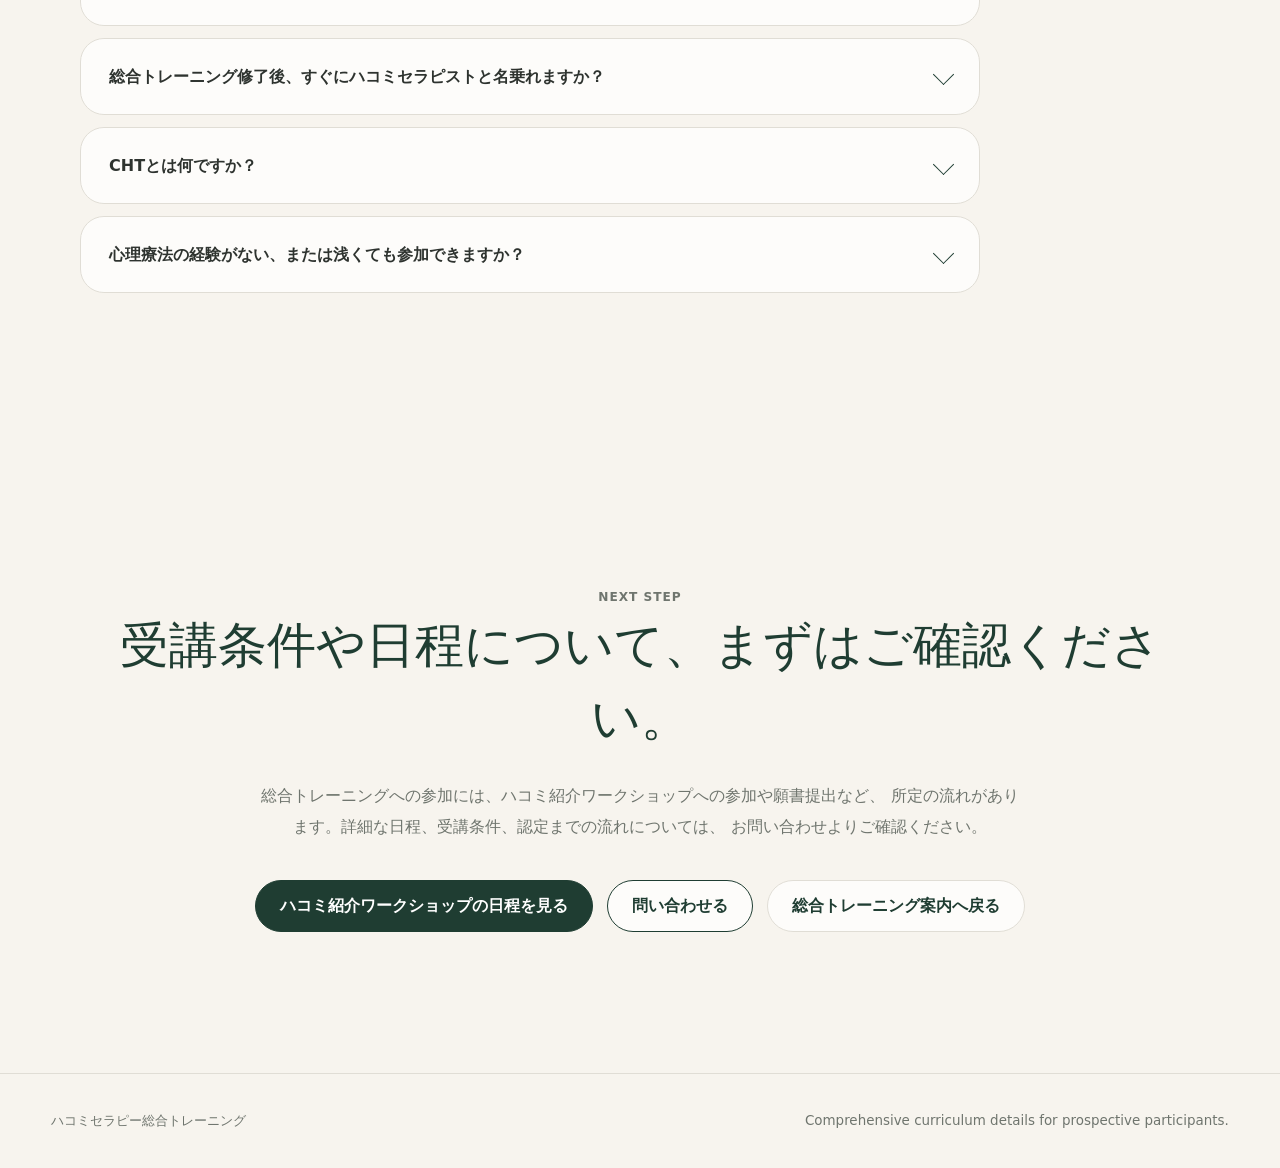
==== commit 6d9b590a: "Apply 11/26 client feedback: wording fixes, trainer photos (Okada, Lorena), Lorena profile, real stu" ====
--- a/curriculum-detail-v2.html
+++ b/curriculum-detail-v2.html
@@ -459,7 +459,7 @@
             </div>
           </article>
           <article class="accordion-item">
-            <button class="accordion-trigger" type="button" aria-expanded="false">出席時間が80％以下の場合はどうなりますか？</button>
+            <button class="accordion-trigger" type="button" aria-expanded="false">出席時間が80％未満の場合はどうなりますか？</button>
             <div class="accordion-panel" hidden>
               <p>必要に応じて補講を受けることになります。補講は別料金が必要です。</p>
             </div>
@@ -471,7 +471,7 @@
             </div>
           </article>
           <article class="accordion-item">
-            <button class="accordion-trigger" type="button" aria-expanded="false">認定セラピスト（CHT）とは何ですか？</button>
+            <button class="accordion-trigger" type="button" aria-expanded="false">CHTとは何ですか？</button>
             <div class="accordion-panel" hidden>
               <p>CHTとは、Certified Hakomi Therapistの略で、「認定ハコミセラピスト」のことです。認定審査を経て資格を取得した方が自称できます。</p>
             </div>
